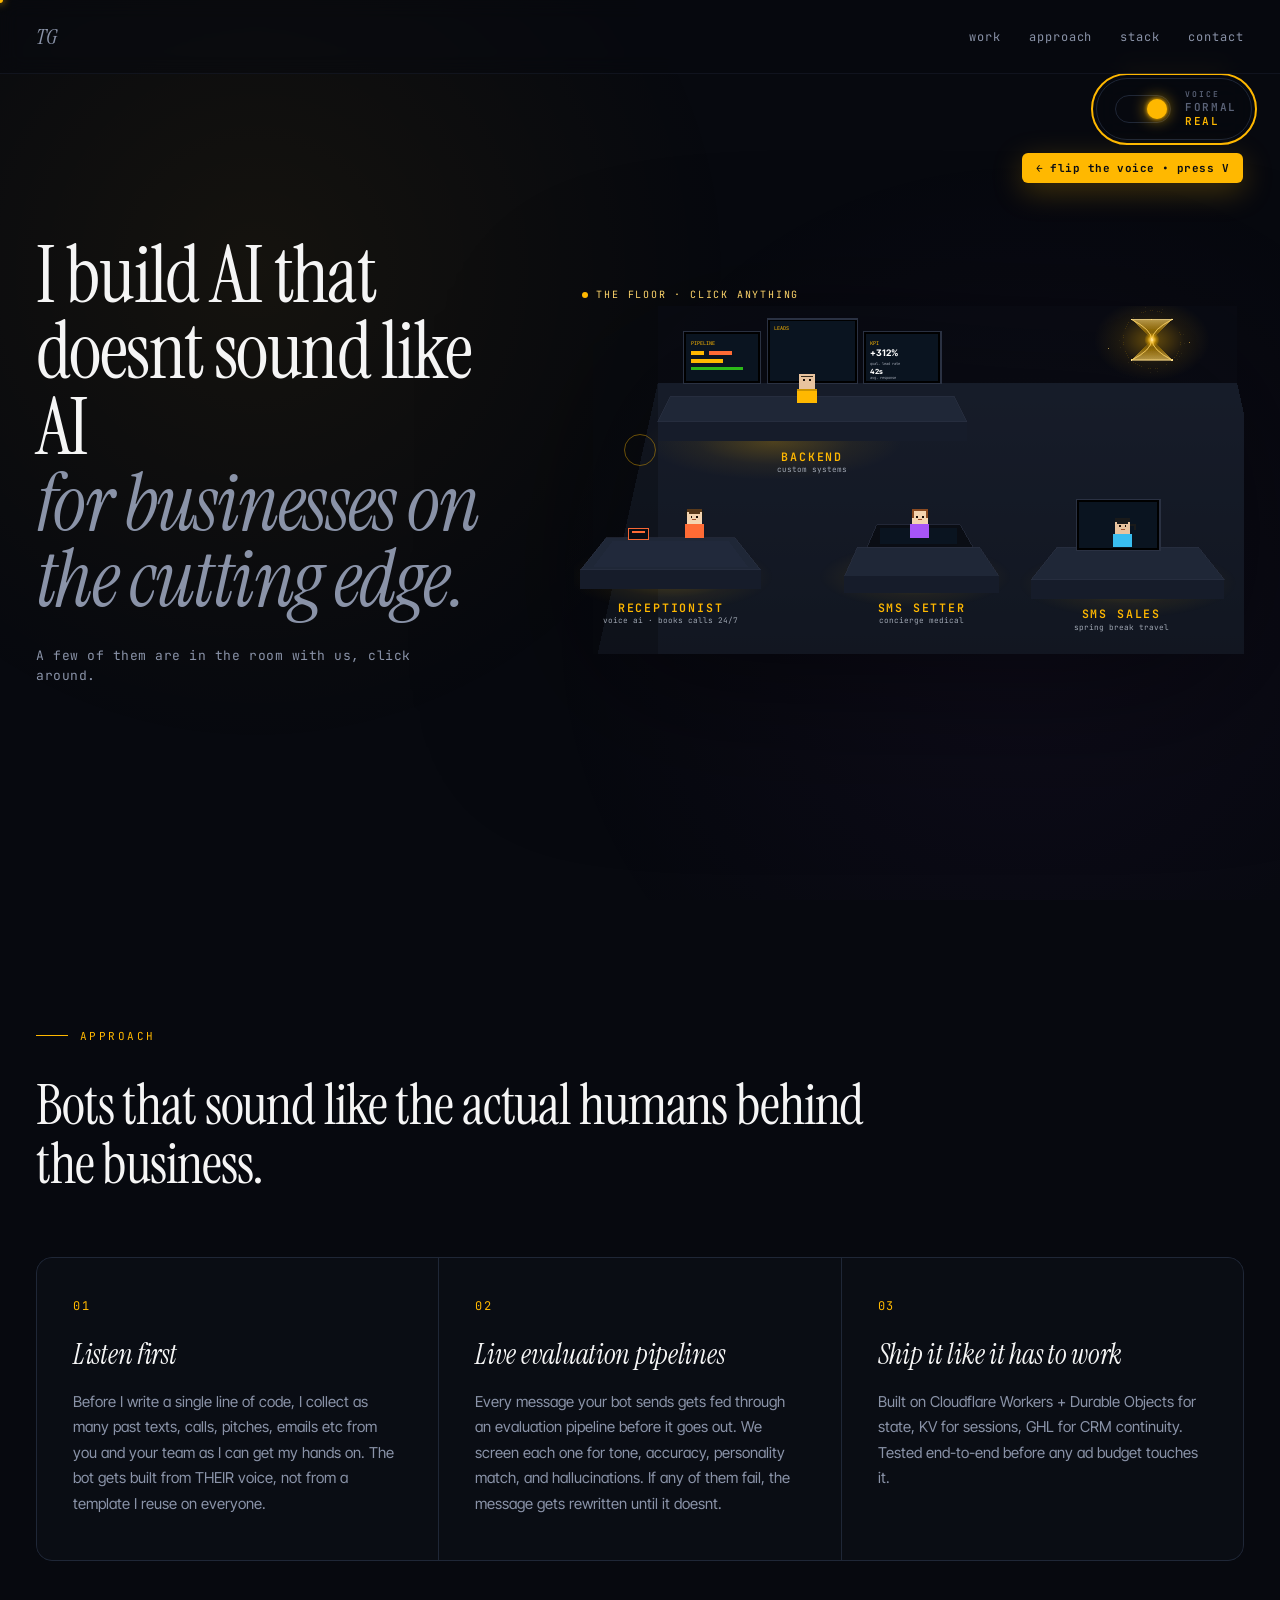
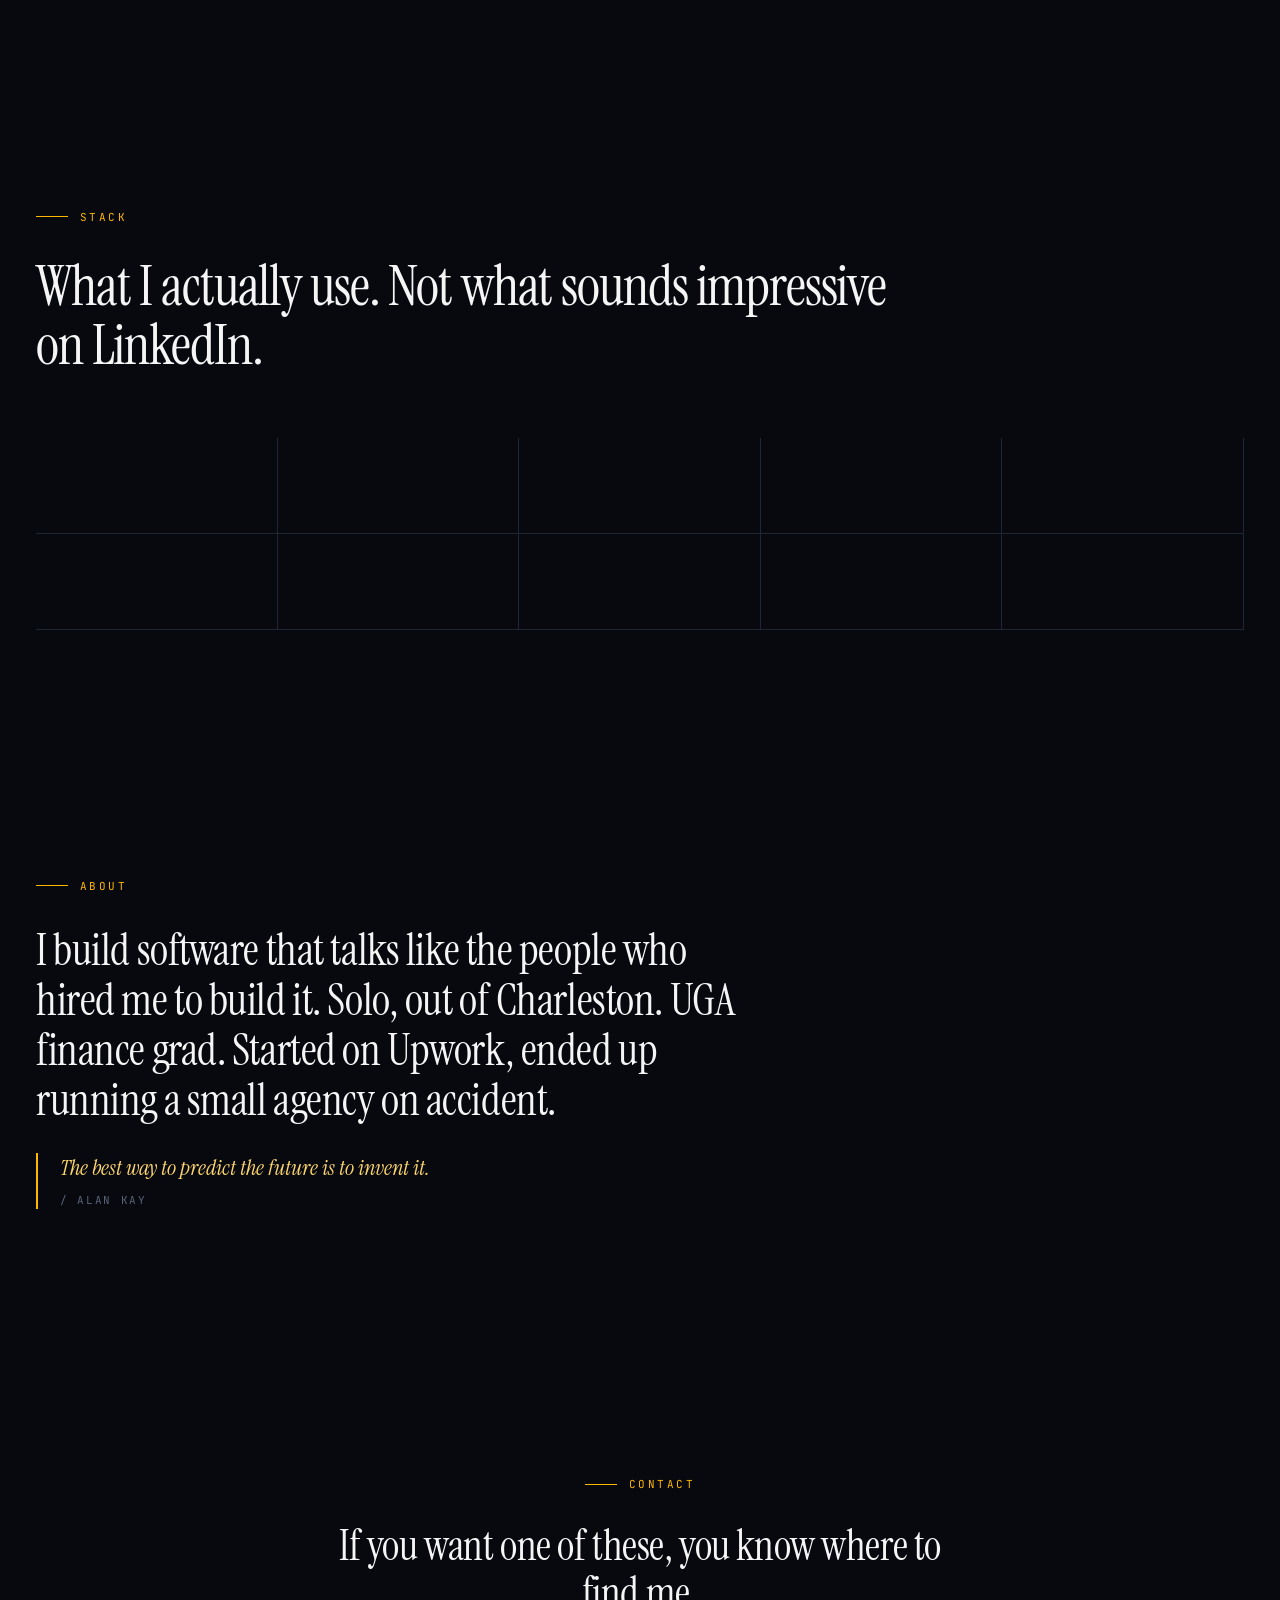
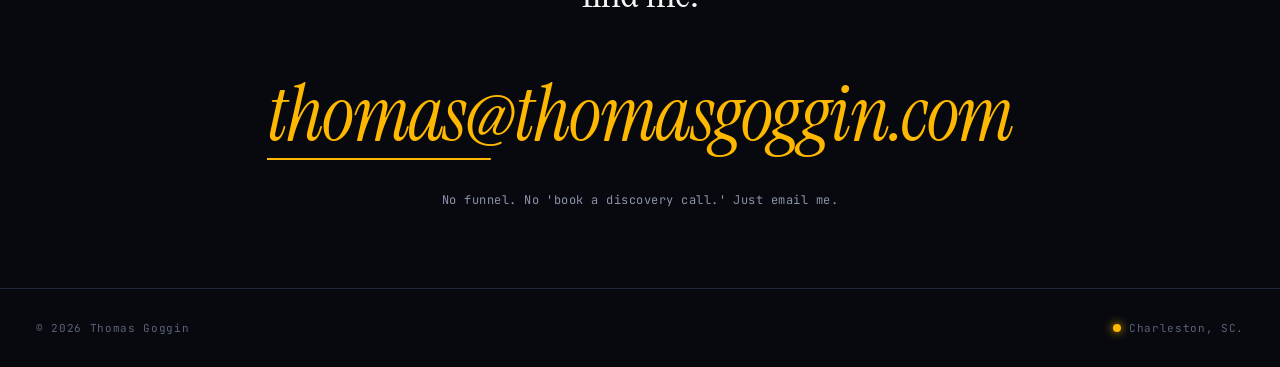
==== index.html @ 36aff217 "init: portfolio v1" ====
<!doctype html>
<html lang="en">
<head>
  <meta charset="utf-8" />
  <meta name="viewport" content="width=device-width, initial-scale=1" />
  <title>Thomas Goggin · voice-matched AI bots</title>
  <meta name="description" content="Solo operator building voice-matched AI bots for service businesses." />
  <link rel="preconnect" href="https://fonts.googleapis.com" />
  <link rel="preconnect" href="https://fonts.gstatic.com" crossorigin />
  <link href="https://fonts.googleapis.com/css2?family=Instrument+Serif:ital@0;1&family=Inter+Tight:wght@400;500;600;700&family=JetBrains+Mono:wght@400;500;600&display=swap" rel="stylesheet" />
  <link rel="stylesheet" href="styles.css" />
</head>
<body data-voice="real">
  <!-- voice toggle -->
  <button class="voice-toggle" id="voiceToggle" aria-label="Toggle voice">
    <span class="voice-toggle-track">
      <span class="voice-toggle-thumb"></span>
    </span>
    <span class="voice-toggle-labels">
      <span data-voice-state="formal">FORMAL</span>
      <span data-voice-state="real">REAL</span>
    </span>
  </button>

  <!-- top nav -->
  <nav class="nav">
    <a href="#" class="logo">TG</a>
    <ul>
      <li><a href="#work">work</a></li>
      <li><a href="#approach">approach</a></li>
      <li><a href="#stack">stack</a></li>
      <li><a href="#contact">contact</a></li>
    </ul>
  </nav>

  <!-- hero -->
  <section class="hero">
    <div class="hero-copy">
      <h1>
        <span class="display">
          <span data-formal="I build voice-matched AI agents" data-real="I build AI that doesnt sound like AI">I build AI that doesnt sound like AI</span>
        </span>
        <span class="display-muted">
          <span data-formal="for service-based businesses." data-real="for businesses on the cutting edge.">for businesses on the cutting edge.</span>
        </span>
      </h1>
      <p class="hero-sub">
        <span data-formal="A small set of recent work. Click any station to explore." data-real="A few of them are in the room with us, click around.">A few of them are in the room with us, click around.</span>
      </p>
    </div>

    <!-- isometric office scene -->
    <div class="scene-wrap" aria-hidden="false">
      <div class="scene-label">
        <span class="scene-label-dot"></span>
        <span data-formal="Operations floor · interactive" data-real="the floor · click anything">the floor · click anything</span>
      </div>

      <svg class="scene" viewBox="70 80 1040 540" xmlns="http://www.w3.org/2000/svg" preserveAspectRatio="xMidYMid meet" shape-rendering="crispEdges">
        <!-- ambient floor glow -->
        <defs>
          <radialGradient id="amber-glow" cx="50%" cy="50%" r="50%">
            <stop offset="0%" stop-color="#FFB800" stop-opacity="0.35" />
            <stop offset="60%" stop-color="#FFB800" stop-opacity="0.08" />
            <stop offset="100%" stop-color="#FFB800" stop-opacity="0" />
          </radialGradient>
          <radialGradient id="purple-glow" cx="50%" cy="50%" r="50%">
            <stop offset="0%" stop-color="#A855F7" stop-opacity="0.45" />
            <stop offset="60%" stop-color="#A855F7" stop-opacity="0.1" />
            <stop offset="100%" stop-color="#A855F7" stop-opacity="0" />
          </radialGradient>
          <radialGradient id="oc-amber-glow" cx="50%" cy="50%" r="50%">
            <stop offset="0%" stop-color="#FFB800" stop-opacity="0.55" />
            <stop offset="55%" stop-color="#FFB800" stop-opacity="0.12" />
            <stop offset="100%" stop-color="#FFB800" stop-opacity="0" />
          </radialGradient>
          <linearGradient id="oc-sand-top" x1="0" y1="0" x2="0" y2="1">
            <stop offset="0%" stop-color="#FFD66B" stop-opacity="0.42" />
            <stop offset="60%" stop-color="#FFB800" stop-opacity="0.18" />
            <stop offset="100%" stop-color="#FFB800" stop-opacity="0" />
          </linearGradient>
          <linearGradient id="oc-sand-bottom" x1="0" y1="1" x2="0" y2="0">
            <stop offset="0%" stop-color="#FFD66B" stop-opacity="0.42" />
            <stop offset="60%" stop-color="#FFB800" stop-opacity="0.18" />
            <stop offset="100%" stop-color="#FFB800" stop-opacity="0" />
          </linearGradient>
          <radialGradient id="oc-waist-pulse" cx="50%" cy="50%" r="50%">
            <stop offset="0%" stop-color="#FFE08A" stop-opacity="0.95" />
            <stop offset="60%" stop-color="#FFB800" stop-opacity="0.25" />
            <stop offset="100%" stop-color="#FFB800" stop-opacity="0" />
          </radialGradient>
          <filter id="oc-glow" x="-50%" y="-50%" width="200%" height="200%">
            <feGaussianBlur stdDeviation="2.4" result="blur" />
            <feMerge>
              <feMergeNode in="blur" />
              <feMergeNode in="SourceGraphic" />
            </feMerge>
          </filter>
          <linearGradient id="floor-grad" x1="0" y1="0" x2="0" y2="1">
            <stop offset="0%" stop-color="#1a1f2e" />
            <stop offset="100%" stop-color="#0d1018" />
          </linearGradient>
          <pattern id="floor-tiles" x="0" y="0" width="60" height="30" patternUnits="userSpaceOnUse" patternTransform="skewX(-30)">
            <rect width="60" height="30" fill="#141a26" />
            <rect width="60" height="30" fill="none" stroke="#1f2737" stroke-width="1" />
          </pattern>
        </defs>

        <!-- floor -->
        <polygon points="200,200 1100,200 1200,650 100,650" fill="url(#floor-grad)" />
        <polygon points="200,200 1100,200 1200,650 100,650" fill="url(#floor-tiles)" opacity="0.6" />

        <!-- back wall hint -->
        <polygon points="200,200 1100,200 1100,80 200,80" fill="#0a0d14" opacity="0.6" />
        <polygon points="200,200 200,80 100,140 100,650 200,650" fill="#080a10" opacity="0.4" />

        <!-- ============================ -->
        <!-- mine: little star scene, back-right (no walls, autoplay) -->
        <!-- ============================ -->
        <g class="station station-mine" data-station="outtcast" tabindex="0" role="button" aria-label="Open">
        <g transform="translate(540 20) scale(0.45)">
          <!-- generous click target -->
          <rect class="mine-hit" x="800" y="140" width="300" height="220" fill="transparent" />
          <!-- soft amber glow behind -->
          <ellipse cx="950" cy="250" rx="200" ry="140" fill="url(#oc-amber-glow)" class="station-glow" opacity="0.7" />
          <!-- ambient field stars (auto-twinkle, all gold) -->
          <g class="oc-field">
            <circle class="oc-field-star" cx="850" cy="170" r="0.9" fill="#FFD66B" />
            <circle class="oc-field-star" cx="1060" cy="190" r="0.9" fill="#FFD66B" />
            <circle class="oc-field-star" cx="855" cy="350" r="0.9" fill="#FFD66B" />
            <circle class="oc-field-star" cx="1055" cy="350" r="0.9" fill="#FFD66B" />
            <circle class="oc-field-star" cx="820" cy="240" r="0.8" fill="#FFC94A" />
            <circle class="oc-field-star" cx="1080" cy="260" r="0.8" fill="#FFC94A" />
            <circle class="oc-field-star" cx="830" cy="195" r="0.8" fill="#FFD66B" />
            <circle class="oc-field-star" cx="1075" cy="345" r="0.8" fill="#FFD66B" />
            <circle class="oc-field-star" cx="830" cy="155" r="0.7" fill="#FFD66B" />
            <circle class="oc-field-star" cx="1070" cy="155" r="0.7" fill="#FFD66B" />
            <circle class="oc-field-star" cx="810" cy="340" r="0.7" fill="#FFC94A" />
            <circle class="oc-field-star" cx="1090" cy="195" r="0.7" fill="#FFC94A" />
            <circle class="oc-field-star" cx="800" cy="280" r="0.6" fill="#FFD66B" />
            <circle class="oc-field-star" cx="1095" cy="295" r="0.6" fill="#FFD66B" />
            <circle class="oc-field-star" cx="950" cy="148" r="0.5" fill="#FFD66B" />
            <circle class="oc-field-star" cx="950" cy="355" r="0.5" fill="#FFD66B" />
          </g>
          <!-- constellation: hourglass, filled sand, glowing waist -->
          <g class="outtcast-constellation" filter="url(#oc-glow)">
            <!-- glowing waist halo (radial pulse behind center) -->
            <circle class="oc-waist-halo" cx="950" cy="250" r="26" fill="url(#oc-waist-pulse)" />
            <!-- filled sand triangles (top + bottom) -->
            <polygon class="oc-sand oc-sand-top" points="880,180 1020,180 950,250" fill="url(#oc-sand-top)" />
            <polygon class="oc-sand oc-sand-bottom" points="880,320 1020,320 950,250" fill="url(#oc-sand-bottom)" />
            <!-- two counter-rotating orbit rings -->
            <circle class="oc-orbit oc-orbit-cw" cx="950" cy="250" r="100" fill="none" stroke="#FFB800" stroke-width="0.6" stroke-dasharray="2 6" opacity="0.4" />
            <circle class="oc-orbit oc-orbit-ccw" cx="950" cy="250" r="112" fill="none" stroke="#FFD66B" stroke-width="0.5" stroke-dasharray="1 11" opacity="0.25" />
            <!-- top + bottom bars -->
            <line class="oc-line" x1="880" y1="180" x2="1020" y2="180" stroke="#FFE08A" stroke-width="2.2" stroke-linecap="round" opacity="0.95" />
            <line class="oc-line" x1="880" y1="320" x2="1020" y2="320" stroke="#FFE08A" stroke-width="2.2" stroke-linecap="round" opacity="0.95" />
            <!-- pinched sides: curves that ACTUALLY meet at the waist -->
            <path class="oc-line" d="M 880 180 Q 1020 250 880 320" stroke="#FFD66B" stroke-width="1.9" fill="none" stroke-linecap="round" opacity="0.95" />
            <path class="oc-line" d="M 1020 180 Q 880 250 1020 320" stroke="#FFD66B" stroke-width="1.9" fill="none" stroke-linecap="round" opacity="0.95" />
            <!-- sand grains falling through the pinch -->
            <circle class="oc-grain" cx="950" cy="208" r="0.9" fill="#FFE08A" />
            <circle class="oc-grain oc-grain-2" cx="950" cy="222" r="0.7" fill="#FFD66B" />
            <circle class="oc-grain oc-grain-3" cx="950" cy="280" r="0.7" fill="#FFD66B" />
            <circle class="oc-grain oc-grain-4" cx="950" cy="294" r="0.9" fill="#FFE08A" />
            <!-- stars: corners + bar midpoints + center waist -->
            <circle class="oc-star" cx="880" cy="180" r="2.8" fill="#FFE08A" />
            <circle class="oc-star" cx="1020" cy="180" r="2.8" fill="#FFE08A" />
            <circle class="oc-star" cx="880" cy="320" r="2.8" fill="#FFE08A" />
            <circle class="oc-star" cx="1020" cy="320" r="2.8" fill="#FFE08A" />
            <circle class="oc-star" cx="950" cy="180" r="1.8" fill="#FFD66B" />
            <circle class="oc-star" cx="950" cy="320" r="1.8" fill="#FFD66B" />
            <circle class="oc-star oc-star-center" cx="950" cy="250" r="5" fill="#FFE08A" />
          </g>
        </g>
        </g>

        <!-- ============================ -->
        <!-- COMMAND CENTER (back wall, leadflo dashboards) -->
        <!-- ============================ -->
        <g class="station station-leadflo" data-station="leadflo" tabindex="0" role="button" aria-label="Open Leadflo case study">
          <rect class="station-hit" x="220" y="95" width="430" height="245" fill="transparent" />
          <!-- glow -->
          <ellipse cx="380" cy="290" rx="200" ry="60" fill="url(#amber-glow)" class="station-glow" />

          <!-- monitor wall (3 screens) -->
          <g class="monitor-wall">
            <!-- monitor 1: leads pipeline -->
            <rect x="240" y="120" width="120" height="80" fill="#000" stroke="#2a3142" stroke-width="2" />
            <rect x="244" y="124" width="112" height="72" fill="#0a1420" />
            <!-- pipeline bars animating -->
            <rect x="252" y="150" width="20" height="6" fill="#FFB800" class="bar-pulse" />
            <rect x="280" y="150" width="35" height="6" fill="#FF6B35" class="bar-pulse" style="animation-delay:0.3s" />
            <rect x="252" y="162" width="50" height="6" fill="#FFB800" class="bar-pulse" style="animation-delay:0.6s" />
            <rect x="252" y="174" width="80" height="6" fill="#39FF14" class="bar-pulse" style="animation-delay:0.9s" opacity="0.7" />
            <text x="252" y="140" fill="#FFB800" font-family="JetBrains Mono" font-size="8">PIPELINE</text>

            <!-- monitor 2: live activity feed -->
            <rect x="370" y="100" width="140" height="100" fill="#000" stroke="#2a3142" stroke-width="2" />
            <rect x="374" y="104" width="132" height="92" fill="#0a1420" />
            <text x="380" y="118" fill="#FFB800" font-family="JetBrains Mono" font-size="8">LEADS</text>
            <g class="ticker">
              <text x="380" y="135" fill="#9CA3AF" font-family="JetBrains Mono" font-size="7" class="tick-line">+ HVAC inquiry</text>
              <text x="380" y="148" fill="#9CA3AF" font-family="JetBrains Mono" font-size="7" class="tick-line" style="animation-delay:1.5s">+ booking confirmed</text>
              <text x="380" y="161" fill="#9CA3AF" font-family="JetBrains Mono" font-size="7" class="tick-line" style="animation-delay:3s">+ SMS reply received</text>
              <text x="380" y="174" fill="#39FF14" font-family="JetBrains Mono" font-size="7" class="tick-line" style="animation-delay:4.5s">$ qualified</text>
            </g>

            <!-- monitor 3: KPIs -->
            <rect x="520" y="120" width="120" height="80" fill="#000" stroke="#2a3142" stroke-width="2" />
            <rect x="524" y="124" width="112" height="72" fill="#0a1420" />
            <text x="530" y="140" fill="#FFB800" font-family="JetBrains Mono" font-size="8">KPI</text>
            <text x="530" y="158" fill="#fff" font-family="Inter Tight" font-size="14" font-weight="700">+312%</text>
            <text x="530" y="172" fill="#9CA3AF" font-family="JetBrains Mono" font-size="6">qual. lead rate</text>
            <text x="530" y="186" fill="#fff" font-family="Inter Tight" font-size="11" font-weight="700">42s</text>
            <text x="530" y="194" fill="#9CA3AF" font-family="JetBrains Mono" font-size="6">avg. response</text>
          </g>

          <!-- desk -->
          <polygon points="220,220 660,220 680,260 200,260" fill="#1f2737" stroke="#2a3142" stroke-width="1" />
          <polygon points="200,260 680,260 680,290 200,290" fill="#161c2a" />

          <!-- pixel character at command center -->
          <g transform="translate(420 185) scale(1.5)">
            <g class="pixel-char char-leadflo">
              <rect x="0" y="0" width="16" height="16" fill="#e8c39e" />
              <rect x="2" y="2" width="12" height="2" fill="#3a2e1f" />
              <rect x="4" y="6" width="2" height="2" fill="#1a0f08" />
              <rect x="10" y="6" width="2" height="2" fill="#1a0f08" />
              <rect x="-2" y="16" width="20" height="14" fill="#FFB800" />
              <rect x="-2" y="16" width="20" height="2" fill="#cc9300" />
            </g>
          </g>

          <text x="440" y="320" text-anchor="middle" fill="#FFB800" font-family="JetBrains Mono" font-size="18" letter-spacing="2.8" font-weight="600">BACKEND</text>
          <text x="440" y="338" text-anchor="middle" fill="#9CA3AF" font-family="JetBrains Mono" font-size="12">custom systems</text>
        </g>

        <!-- ============================ -->
        <!-- RECEPTION DESK (front-left) -->
        <!-- ============================ -->
        <g class="station station-reception" data-station="reception" tabindex="0" role="button" aria-label="Open AI receptionist case study">
          <rect class="station-hit" x="70" y="380" width="310" height="210" fill="transparent" />
          <ellipse cx="220" cy="500" rx="160" ry="55" fill="url(#amber-glow)" class="station-glow" />

          <!-- curved reception desk -->
          <polygon points="120,440 320,440 360,490 80,490" fill="#1f2737" stroke="#2a3142" stroke-width="1" />
          <polygon points="80,490 360,490 360,520 80,520" fill="#161c2a" />
          <!-- desk top reflection -->
          <polygon points="130,445 310,445 340,485 100,485" fill="#252d40" opacity="0.5" />

          <!-- phone (with antenna pulse when ringing) -->
          <g class="phone-rig">
            <rect x="155" y="425" width="30" height="18" fill="#0a0d14" stroke="#FF6B35" stroke-width="1.5" class="phone-base" />
            <rect x="160" y="429" width="20" height="3" fill="#FF6B35" class="phone-light" />
            <!-- ringing arcs -->
            <g class="phone-ring">
              <path d="M 145 415 Q 135 410 140 400" stroke="#FF6B35" stroke-width="2" fill="none" stroke-linecap="round" opacity="0.8" />
              <path d="M 195 415 Q 205 410 200 400" stroke="#FF6B35" stroke-width="2" fill="none" stroke-linecap="round" opacity="0.8" />
            </g>
          </g>

          <!-- pixel receptionist -->
          <g transform="translate(245 395) scale(1.5)">
            <g class="pixel-char char-receptionist">
              <rect x="0" y="0" width="16" height="16" fill="#f4d4b0" />
              <rect x="0" y="0" width="16" height="3" fill="#5a3a1a" />
              <rect x="2" y="3" width="12" height="2" fill="#5a3a1a" />
              <rect x="4" y="7" width="2" height="2" fill="#1a0f08" />
              <rect x="10" y="7" width="2" height="2" fill="#1a0f08" />
              <rect x="6" y="11" width="4" height="1" fill="#a05530" class="mouth-talk" />
              <rect x="-2" y="16" width="20" height="14" fill="#FF6B35" />
              <rect x="-2" y="2" width="2" height="6" fill="#1a1a1a" />
              <rect x="16" y="2" width="2" height="6" fill="#1a1a1a" />
            </g>
          </g>

          <!-- floating SMS bubble -->
          <g class="float-bubble bubble-1">
            <rect x="280" y="380" width="80" height="22" rx="11" fill="#FFB800" />
            <text x="320" y="394" text-anchor="middle" fill="#0a0d14" font-family="JetBrains Mono" font-size="8" font-weight="700">booked ✓</text>
          </g>

          <text x="220" y="555" text-anchor="middle" fill="#FFB800" font-family="JetBrains Mono" font-size="18" letter-spacing="2.8" font-weight="600">RECEPTIONIST</text>
          <text x="220" y="573" text-anchor="middle" fill="#9CA3AF" font-family="JetBrains Mono" font-size="12">voice ai · books calls 24/7</text>
        </g>

        <!-- ============================ -->
        <!-- PHONE BAY (right side, spiffy travel) -->
        <!-- ============================ -->
        <g class="station station-spiffy" data-station="spiffy" tabindex="0" role="button" aria-label="Open Spiffy case study">
          <rect class="station-hit" x="770" y="375" width="320" height="220" fill="transparent" />
          <ellipse cx="930" cy="510" rx="170" ry="55" fill="url(#amber-glow)" class="station-glow" />

          <!-- desk -->
          <polygon points="820,455 1040,455 1080,505 780,505" fill="#1f2737" stroke="#2a3142" stroke-width="1" />
          <polygon points="780,505 1080,505 1080,535 780,535" fill="#161c2a" />

          <!-- monitor with travel SMS -->
          <rect x="850" y="380" width="130" height="80" fill="#000" stroke="#2a3142" stroke-width="2" />
          <rect x="854" y="384" width="122" height="72" fill="#0a1420" />
          <!-- chat bubbles on screen -->
          <g class="travel-chat">
            <rect x="858" y="392" width="60" height="12" rx="6" fill="#FFB800" class="chat-msg" style="animation-delay:0s" />
            <rect x="908" y="408" width="64" height="12" rx="6" fill="#2a3142" class="chat-msg" style="animation-delay:1.5s" />
            <rect x="858" y="424" width="80" height="12" rx="6" fill="#FFB800" class="chat-msg" style="animation-delay:3s" />
            <rect x="908" y="440" width="50" height="12" rx="6" fill="#2a3142" class="chat-msg" style="animation-delay:4.5s" />
          </g>

          <!-- pixel char with headset -->
          <g transform="translate(910 410) scale(1.5)">
            <g class="pixel-char char-spiffy">
              <rect x="0" y="0" width="16" height="16" fill="#e8c39e" />
              <rect x="0" y="0" width="16" height="4" fill="#1a1a1a" />
              <rect x="2" y="4" width="12" height="2" fill="#1a1a1a" />
              <rect x="4" y="7" width="2" height="2" fill="#1a0f08" />
              <rect x="10" y="7" width="2" height="2" fill="#1a0f08" />
              <rect x="6" y="11" width="4" height="1" fill="#a05530" class="mouth-talk" style="animation-delay:0.3s" />
              <rect x="-2" y="16" width="20" height="14" fill="#39bdef" />
              <rect x="16" y="6" width="4" height="2" fill="#1a1a1a" />
              <rect x="20" y="6" width="2" height="6" fill="#1a1a1a" />
            </g>
          </g>

          <!-- floating envelope (booking) -->
          <g class="float-bubble bubble-2">
            <rect x="780" y="400" width="60" height="20" rx="3" fill="#39FF14" opacity="0.9" />
            <text x="810" y="413" text-anchor="middle" fill="#0a0d14" font-family="JetBrains Mono" font-size="7" font-weight="700">$1,840 ✈</text>
          </g>

          <text x="920" y="565" text-anchor="middle" fill="#FFB800" font-family="JetBrains Mono" font-size="18" letter-spacing="2.8" font-weight="600">SMS SALES</text>
          <text x="920" y="583" text-anchor="middle" fill="#9CA3AF" font-family="JetBrains Mono" font-size="12">spring break travel</text>
        </g>

        <!-- ============================ -->
        <!-- TEXTING DESK (mid-center, ava setter) -->
        <!-- ============================ -->
        <g class="station station-ava" data-station="ava" tabindex="0" role="button" aria-label="Open Ava case study">
          <!-- generous click target -->
          <rect class="station-hit" x="470" y="395" width="280" height="195" fill="transparent" />
          <ellipse cx="600" cy="500" rx="150" ry="50" fill="url(#amber-glow)" class="station-glow" />

          <!-- desk -->
          <polygon points="510,455 700,455 730,500 490,500" fill="#1f2737" stroke="#2a3142" stroke-width="1" />
          <polygon points="490,500 730,500 730,525 490,525" fill="#161c2a" />

          <!-- laptop -->
          <polygon points="540,420 670,420 690,455 525,455" fill="#0a0d14" stroke="#2a3142" stroke-width="1" />
          <rect x="545" y="425" width="120" height="25" fill="#0a1420" />
          <!-- typing on screen -->
          <g class="ava-typing">
            <rect x="552" y="430" width="40" height="3" fill="#FFB800" class="type-line" style="animation-delay:0s" />
            <rect x="552" y="437" width="60" height="3" fill="#9CA3AF" class="type-line" style="animation-delay:1s" />
            <rect x="552" y="444" width="35" height="3" fill="#9CA3AF" class="type-line" style="animation-delay:2s" />
          </g>

          <!-- pixel char -->
          <g transform="translate(595 395) scale(1.5)">
            <g class="pixel-char char-ava">
              <rect x="0" y="0" width="16" height="16" fill="#f4d4b0" />
              <rect x="0" y="0" width="16" height="2" fill="#8a4a20" />
              <rect x="0" y="0" width="2" height="10" fill="#8a4a20" />
              <rect x="14" y="0" width="2" height="10" fill="#8a4a20" />
              <rect x="4" y="7" width="2" height="2" fill="#1a0f08" />
              <rect x="10" y="7" width="2" height="2" fill="#1a0f08" />
              <rect x="6" y="11" width="4" height="1" fill="#a05530" class="mouth-talk" style="animation-delay:0.6s" />
              <rect x="-2" y="16" width="20" height="14" fill="#A855F7" />
            </g>
          </g>

          <text x="610" y="555" text-anchor="middle" fill="#FFB800" font-family="JetBrains Mono" font-size="18" letter-spacing="2.8" font-weight="600">SMS SETTER</text>
          <text x="610" y="573" text-anchor="middle" fill="#9CA3AF" font-family="JetBrains Mono" font-size="12">concierge medical</text>
        </g>

        <!-- floating ambient particles -->
        <g class="ambient-particles">
          <circle cx="500" cy="300" r="1.5" fill="#FFB800" class="particle" style="animation-delay:0s" />
          <circle cx="700" cy="350" r="1" fill="#FFB800" class="particle" style="animation-delay:2s" />
          <circle cx="350" cy="400" r="1.5" fill="#A855F7" class="particle" style="animation-delay:4s" />
          <circle cx="850" cy="280" r="1" fill="#FFB800" class="particle" style="animation-delay:1s" />
          <circle cx="600" cy="380" r="1" fill="#FFB800" class="particle" style="animation-delay:3s" />
        </g>
      </svg>
    </div>
  </section>

  <!-- case study panels (revealed on click) -->
  <div class="case-overlay" id="caseOverlay">
    <button class="case-close" id="caseClose" aria-label="Close">×</button>
    <div class="case-content" id="caseContent"><!-- populated by JS --></div>
  </div>

  <!-- approach -->
  <section class="approach" id="approach">
    <div class="section-label">approach</div>
    <h2 class="section-h">
      <span data-formal="Engineered systems that sound like the people running them." data-real="Bots that sound like the actual humans behind the business.">Bots that sound like the actual humans behind the business.</span>
    </h2>
    <div class="approach-grid">
      <div class="approach-item">
        <div class="approach-num">01</div>
        <h3 data-formal="Listen first." data-real="Listen first">Listen first</h3>
        <p>
          <span data-formal="Before any code is written, I collect every past message, call, pitch, and email I can gather from you and your team. The bot is built from your team's actual voice, not from a template applied to every client." data-real="Before I write a single line of code, I collect as many past texts, calls, pitches, emails etc from you and your team as I can get my hands on. The bot gets built from THEIR voice, not from a template I reuse on everyone.">Before I write a single line of code, I collect as many past texts, calls, pitches, emails etc from you and your team as I can get my hands on. The bot gets built from THEIR voice, not from a template I reuse on everyone.</span>
        </p>
      </div>
      <div class="approach-item">
        <div class="approach-num">02</div>
        <h3 data-formal="Live evaluation pipelines." data-real="Live evaluation pipelines">Live evaluation pipelines</h3>
        <p>
          <span data-formal="Every outbound message runs through an evaluation pipeline before it sends. Each one is screened for tone, accuracy, personality match, and hallucinations. Any message that fails is rewritten until it passes." data-real="Every message your bot sends gets fed through an evaluation pipeline before it goes out. We screen each one for tone, accuracy, personality match, and hallucinations. If any of them fail, the message gets rewritten until it doesnt.">Every message your bot sends gets fed through an evaluation pipeline before it goes out. We screen each one for tone, accuracy, personality match, and hallucinations. If any of them fail, the message gets rewritten until it doesnt.</span>
        </p>
      </div>
      <div class="approach-item">
        <div class="approach-num">03</div>
        <h3 data-formal="Built to ship." data-real="Ship it like it has to work">Ship it like it has to work</h3>
        <p>
          <span data-formal="Built on Cloudflare Workers and Durable Objects for state, KV for sessions, and GoHighLevel for CRM continuity. Every system is tested end-to-end before ad spend is directed at it." data-real="Built on Cloudflare Workers + Durable Objects for state, KV for sessions, GHL for CRM continuity. Tested end-to-end before any ad budget touches it.">Built on Cloudflare Workers + Durable Objects for state, KV for sessions, GHL for CRM continuity. Tested end-to-end before any ad budget touches it.</span>
        </p>
      </div>
    </div>
  </section>

  <!-- stack -->
  <section class="stack" id="stack">
    <div class="section-label">stack</div>
    <h2 class="section-h">
      <span data-formal="The production stack." data-real="What I actually use. Not what sounds impressive on LinkedIn.">What I actually use. Not what sounds impressive on LinkedIn.</span>
    </h2>
    <div class="stack-grid">
      <div class="stack-item" style="--rot-delay:0s">
        <div class="stack-card">
          <span class="stack-name">Cloudflare Workers</span>
          <span class="stack-note" data-formal="Serverless compute." data-real="Runs everything. Cheap, fast, never down.">Runs everything. Cheap, fast, never down.</span>
        </div>
        <div class="stack-card">
          <span class="stack-name">Cloudflare D1</span>
          <span class="stack-note" data-formal="Edge SQL." data-real="Conversation history when SQL is the right shape.">Conversation history when SQL is the right shape.</span>
        </div>
      </div>
      <div class="stack-item" style="--rot-delay:0.7s">
        <div class="stack-card">
          <span class="stack-name">Durable Objects</span>
          <span class="stack-note" data-formal="Stateful coordination." data-real="When a conversation has to remember itself.">When a conversation has to remember itself.</span>
        </div>
        <div class="stack-card">
          <span class="stack-name">Cloudflare KV</span>
          <span class="stack-note" data-formal="Edge key-value store." data-real="Session glue, config, hot lookups.">Session glue, config, hot lookups.</span>
        </div>
      </div>
      <div class="stack-item" style="--rot-delay:1.4s">
        <div class="stack-card">
          <span class="stack-name">GoHighLevel</span>
          <span class="stack-note" data-formal="CRM, SMS, calendars." data-real="Where the leads live for most of my clients.">Where the leads live for most of my clients.</span>
        </div>
        <div class="stack-card">
          <span class="stack-name">Twilio</span>
          <span class="stack-note" data-formal="Telephony layer." data-real="The actual phone numbers under the bots.">The actual phone numbers under the bots.</span>
        </div>
      </div>
      <div class="stack-item" style="--rot-delay:2.1s">
        <div class="stack-card">
          <span class="stack-name">Retell AI</span>
          <span class="stack-note" data-formal="Voice agents." data-real="When the bot needs to talk, not text.">When the bot needs to talk, not text.</span>
        </div>
        <div class="stack-card">
          <span class="stack-name">Cal.com</span>
          <span class="stack-note" data-formal="Calendar API." data-real="Real availability when the bot says yes.">Real availability when the bot says yes.</span>
        </div>
      </div>
      <div class="stack-item" style="--rot-delay:2.8s">
        <div class="stack-card">
          <span class="stack-name">Anthropic SDK</span>
          <span class="stack-note" data-formal="Claude Sonnet & Haiku." data-real="Sonnet for the hard turns, Haiku for the cheap ones.">Sonnet for the hard turns, Haiku for the cheap ones.</span>
        </div>
        <div class="stack-card">
          <span class="stack-name">Claude Code</span>
          <span class="stack-note" data-formal="Agent-assisted development." data-real="The agent that ships next to me.">The agent that ships next to me.</span>
        </div>
      </div>
      <div class="stack-item" style="--rot-delay:3.5s">
        <div class="stack-card">
          <span class="stack-name">n8n</span>
          <span class="stack-note" data-formal="Workflow orchestration." data-real="Middleware between everything.">Middleware between everything.</span>
        </div>
        <div class="stack-card">
          <span class="stack-name">Cursor</span>
          <span class="stack-note" data-formal="Editor." data-real="Where the code actually gets written.">Where the code actually gets written.</span>
        </div>
      </div>
      <div class="stack-item" style="--rot-delay:4.2s">
        <div class="stack-card">
          <span class="stack-name">Expo + React Native</span>
          <span class="stack-note" data-formal="Mobile (Outtcast)." data-real="For the thing Im actually building.">For the thing Im actually building.</span>
        </div>
        <div class="stack-card">
          <span class="stack-name">iOS / TestFlight</span>
          <span class="stack-note" data-formal="Distribution channel." data-real="Where Outtcast goes next.">Where Outtcast goes next.</span>
        </div>
      </div>
      <div class="stack-item" style="--rot-delay:4.9s">
        <div class="stack-card">
          <span class="stack-name">Supabase</span>
          <span class="stack-note" data-formal="Backend (Outtcast)." data-real="Postgres + auth + storage. Boring on purpose.">Postgres + auth + storage. Boring on purpose.</span>
        </div>
        <div class="stack-card">
          <span class="stack-name">Postgres</span>
          <span class="stack-note" data-formal="Relational database." data-real="Where the long-term memory lives.">Where the long-term memory lives.</span>
        </div>
      </div>
      <div class="stack-item" style="--rot-delay:5.6s">
        <div class="stack-card">
          <span class="stack-name">TypeScript</span>
          <span class="stack-note" data-formal="Typed runtime." data-real="Catches what JS lets through.">Catches what JS lets through.</span>
        </div>
        <div class="stack-card">
          <span class="stack-name">Bun</span>
          <span class="stack-note" data-formal="JavaScript runtime." data-real="Fast scripts, no fuss.">Fast scripts, no fuss.</span>
        </div>
      </div>
      <div class="stack-item" style="--rot-delay:6.3s">
        <div class="stack-card">
          <span class="stack-name">Wrangler</span>
          <span class="stack-note" data-formal="Cloudflare deploy CLI." data-real="How everything actually goes live.">How everything actually goes live.</span>
        </div>
        <div class="stack-card">
          <span class="stack-name">Hono</span>
          <span class="stack-note" data-formal="Workers framework." data-real="Routing for Workers without the bloat.">Routing for Workers without the bloat.</span>
        </div>
      </div>
    </div>
  </section>

  <!-- about / outtcast -->
  <section class="about" id="about">
    <div class="section-label">about</div>
    <div class="about-grid">
      <div class="about-bio">
        <p class="about-lead">
          <span data-formal="I build software that talks like the people who hired me to build it. Solo operator based in Charleston, South Carolina. University of Georgia finance graduate. What started as Upwork contracts has become a small agency." data-real="I build software that talks like the people who hired me to build it. Solo, out of Charleston. UGA finance grad. Started on Upwork, ended up running a small agency on accident.">I build software that talks like the people who hired me to build it. Solo, out of Charleston. UGA finance grad. Started on Upwork, ended up running a small agency on accident.</span>
        </p>
        <p class="about-quote">
          <span data-formal="The best way to predict the future is to invent it." data-real="The best way to predict the future is to invent it.">"The best way to predict the future is to invent it."</span>
          <span class="about-attr">/ Alan Kay</span>
        </p>
      </div>
    </div>
  </section>

  <!-- contact -->
  <section class="contact" id="contact">
    <div class="section-label">contact</div>
    <h2 class="contact-h">
      <span data-formal="Open to a small number of new engagements." data-real="If you want one of these, you know where to find me.">If you want one of these, you know where to find me.</span>
    </h2>
    <a href="mailto:thomas@thomasgoggin.com" class="contact-mail">thomas@thomasgoggin.com</a>
    <p class="contact-note">
      <span data-formal="No funnels. No discovery questionnaires. Email me." data-real="No funnel. No 'book a discovery call.' Just email me.">No funnel. No "book a discovery call." Just email me.</span>
    </p>
  </section>

  <footer class="footer">
    <div class="footer-left">© <span id="year"></span> Thomas Goggin</div>
    <div class="footer-right"><span class="dot"></span> <span data-formal="Charleston, SC." data-real="Charleston, SC.">Charleston, SC.</span></div>
  </footer>

  <!-- custom cursor -->
  <div class="cursor" id="cursor"></div>
  <div class="cursor-ring" id="cursorRing"></div>

  <script src="script.js"></script>
</body>
</html>
---- styles.css ----
/* =========================================
   thomasgoggin.com / late night build
   ========================================= */

:root {
  --bg: #07090f;
  --bg-2: #0a0d14;
  --bg-3: #11151f;
  --line: #1f2737;
  --text: #f5f5f5;
  --muted: #8a93a8;
  --muted-2: #5b6378;
  --amber: #FFB800;
  --amber-soft: #ffd66b;
  --orange: #FF6B35;
  --purple: #A855F7;
  --green: #39FF14;
  --serif: "Instrument Serif", "Times New Roman", serif;
  --sans: "Inter Tight", -apple-system, system-ui, sans-serif;
  --mono: "JetBrains Mono", ui-monospace, monospace;
}

* { box-sizing: border-box; margin: 0; padding: 0; }

html { scroll-behavior: smooth; }

body {
  background: var(--bg);
  color: var(--text);
  font-family: var(--sans);
  font-feature-settings: "ss01", "cv11";
  -webkit-font-smoothing: antialiased;
  -moz-osx-font-smoothing: grayscale;
  overflow-x: hidden;
  cursor: none;
}

/* radial bg glow */
body::before {
  content: "";
  position: fixed;
  inset: 0;
  background:
    radial-gradient(circle at 20% 30%, rgba(255, 184, 0, 0.06), transparent 40%),
    radial-gradient(circle at 80% 70%, rgba(168, 85, 247, 0.05), transparent 40%);
  pointer-events: none;
  z-index: 0;
}

/* film grain */
body::after {
  content: "";
  position: fixed;
  inset: 0;
  background-image: url("data:image/svg+xml,%3Csvg xmlns='http://www.w3.org/2000/svg' width='200' height='200'%3E%3Cfilter id='n'%3E%3CfeTurbulence type='fractalNoise' baseFrequency='0.9' numOctaves='3' stitchTiles='stitch'/%3E%3CfeColorMatrix values='0 0 0 0 0  0 0 0 0 0  0 0 0 0 0  0 0 0 0.04 0'/%3E%3C/filter%3E%3Crect width='100%25' height='100%25' filter='url(%23n)'/%3E%3C/svg%3E");
  pointer-events: none;
  z-index: 1;
  opacity: 0.5;
  mix-blend-mode: overlay;
}

a { color: inherit; text-decoration: none; }
button { background: none; border: 0; color: inherit; font: inherit; cursor: none; }

/* =========================================
   nav
   ========================================= */
.nav {
  position: fixed;
  top: 0; left: 0; right: 0;
  z-index: 50;
  display: flex;
  align-items: center;
  justify-content: space-between;
  padding: 22px 36px;
  font-family: var(--mono);
  font-size: 12px;
  letter-spacing: 0.08em;
  backdrop-filter: blur(10px);
  -webkit-backdrop-filter: blur(10px);
  background: rgba(7, 9, 15, 0.5);
  border-bottom: 1px solid rgba(31, 39, 55, 0.4);
}

.logo {
  font-family: var(--serif);
  font-style: italic;
  font-size: 22px;
  letter-spacing: 0;
  color: var(--text);
}

.nav ul {
  list-style: none;
  display: flex;
  gap: 28px;
}

.nav a {
  color: var(--muted);
  transition: color 0.2s ease;
  position: relative;
}
.nav a:hover { color: var(--amber); }
.nav a::after {
  content: "";
  position: absolute;
  bottom: -6px;
  left: 0;
  width: 100%;
  height: 1px;
  background: var(--amber);
  transform: scaleX(0);
  transform-origin: left;
  transition: transform 0.3s ease;
}
.nav a:hover::after { transform: scaleX(1); }

/* =========================================
   voice toggle
   ========================================= */
.voice-toggle {
  position: fixed;
  top: 78px;
  right: 28px;
  z-index: 49;
  display: flex;
  align-items: center;
  gap: 14px;
  font-family: var(--mono);
  font-size: 11px;
  letter-spacing: 0.15em;
  padding: 10px 14px 10px 18px;
  background: rgba(7, 9, 15, 0.85);
  backdrop-filter: blur(12px);
  -webkit-backdrop-filter: blur(12px);
  border: 1px solid var(--line);
  border-radius: 999px;
  transition: border-color 0.3s ease, box-shadow 0.3s ease, transform 0.3s cubic-bezier(0.2, 0, 0, 1);
}
.voice-toggle:hover {
  border-color: var(--amber);
  box-shadow: 0 0 0 6px rgba(255, 184, 0, 0.06), 0 8px 30px rgba(0,0,0,0.4);
  transform: translateY(-1px);
}

.voice-toggle-track {
  position: relative;
  width: 56px;
  height: 28px;
  border: 1px solid var(--line);
  border-radius: 999px;
  background: var(--bg);
  transition: border-color 0.3s ease, box-shadow 0.3s ease;
}
.voice-toggle-thumb {
  position: absolute;
  top: 3px;
  left: 3px;
  width: 20px;
  height: 20px;
  border-radius: 50%;
  background: var(--amber);
  transition: transform 0.35s cubic-bezier(0.4, 0, 0.2, 1), background 0.3s ease, box-shadow 0.3s ease;
  box-shadow: 0 0 16px rgba(255, 184, 0, 0.85), 0 0 4px rgba(255, 184, 0, 1);
}
[data-voice="real"] .voice-toggle-thumb {
  transform: translateX(28px);
}
[data-voice="formal"] .voice-toggle-thumb {
  background: var(--muted);
  box-shadow: 0 0 10px rgba(138, 147, 168, 0.5);
}

.voice-toggle-labels {
  display: flex;
  flex-direction: column;
  align-items: flex-start;
  line-height: 1.25;
  color: var(--muted-2);
  font-weight: 600;
}
.voice-toggle-labels::before {
  content: "VOICE";
  display: block;
  font-size: 8px;
  letter-spacing: 0.25em;
  color: var(--muted-2);
  margin-bottom: 2px;
}
.voice-toggle-labels span { transition: color 0.3s ease; font-size: 11px; }
[data-voice="formal"] [data-voice-state="formal"] { color: var(--text); }
[data-voice="real"] [data-voice-state="real"] { color: var(--amber); }

/* first-visit hint: spotlight ring + arrow callout */
.voice-toggle::after {
  content: "";
  position: absolute;
  inset: -6px;
  border-radius: 999px;
  border: 2px solid var(--amber);
  opacity: 0;
  pointer-events: none;
  transition: opacity 0.3s ease;
}
.show-voice-hint .voice-toggle::after {
  opacity: 1;
  animation: hint-pulse 1.6s ease-in-out infinite;
}
@keyframes hint-pulse {
  0%, 100% { transform: scale(1); opacity: 0.9; }
  50% { transform: scale(1.06); opacity: 0.4; }
}

/* hint callout below the toggle */
.voice-toggle::before {
  content: "← flip the voice  •  press V";
  position: absolute;
  top: calc(100% + 14px);
  right: 8px;
  white-space: nowrap;
  padding: 8px 14px;
  background: var(--amber);
  color: #0a0d14;
  font-family: var(--mono);
  font-size: 11px;
  font-weight: 700;
  letter-spacing: 0.04em;
  border-radius: 6px;
  opacity: 0;
  transform: translateY(-6px);
  pointer-events: none;
  transition: opacity 0.4s ease, transform 0.4s cubic-bezier(0.2, 0, 0, 1);
  box-shadow: 0 8px 30px rgba(255, 184, 0, 0.25);
}
.show-voice-hint .voice-toggle::before {
  opacity: 1;
  transform: translateY(0);
  animation: hint-bob 1.8s ease-in-out infinite;
}
@keyframes hint-bob {
  0%, 100% { transform: translateY(0); }
  50% { transform: translateY(-4px); }
}

/* =========================================
   hero
   ========================================= */
.hero {
  position: relative;
  z-index: 2;
  min-height: 100vh;
  padding: 120px 36px 60px;
  display: grid;
  grid-template-columns: minmax(320px, 1fr) minmax(0, 1.4fr);
  gap: 60px;
  align-items: center;
  max-width: 1500px;
  margin: 0 auto;
}

.hero-copy { max-width: 540px; }

.hero-copy h1 {
  font-family: var(--serif);
  font-weight: 400;
  font-size: clamp(48px, 6.2vw, 88px);
  line-height: 0.96;
  letter-spacing: -0.02em;
  margin-bottom: 28px;
}
.hero-copy h1 .display { display: block; color: var(--text); }
.hero-copy h1 .display-muted {
  display: block;
  color: var(--muted);
  font-style: italic;
}

.hero-sub {
  font-family: var(--mono);
  font-size: 13px;
  color: var(--muted);
  letter-spacing: 0.04em;
  max-width: 380px;
  line-height: 1.6;
  margin-bottom: 36px;
}

.hero-meta {
  display: inline-flex;
  align-items: center;
  gap: 10px;
  font-family: var(--mono);
  font-size: 11px;
  letter-spacing: 0.12em;
  color: var(--amber-soft);
  text-transform: uppercase;
}
.dot {
  display: inline-block;
  width: 8px;
  height: 8px;
  background: var(--amber);
  border-radius: 50%;
  box-shadow: 0 0 10px var(--amber);
  animation: pulse 1.4s ease-in-out infinite;
}
@keyframes pulse {
  0%, 100% { opacity: 1; transform: scale(1); }
  50% { opacity: 0.6; transform: scale(0.85); }
}

/* =========================================
   isometric scene
   ========================================= */
.scene-wrap {
  position: relative;
  width: 100%;
}
.scene-label {
  position: absolute;
  top: -18px;
  left: 8px;
  display: inline-flex;
  align-items: center;
  gap: 8px;
  font-family: var(--mono);
  font-size: 10px;
  letter-spacing: 0.18em;
  color: var(--amber-soft);
  text-transform: uppercase;
  z-index: 3;
}
.scene-label-dot {
  display: inline-block;
  width: 6px;
  height: 6px;
  background: var(--amber);
  border-radius: 50%;
  animation: pulse 1.6s ease-in-out infinite;
}

.scene {
  width: 100%;
  height: auto;
  display: block;
  filter: drop-shadow(0 30px 80px rgba(0, 0, 0, 0.5));
}

.station {
  cursor: none;
  transition: filter 0.3s ease;
}
.station-hit,
.mine-hit {
  pointer-events: all;
  cursor: pointer;
}
.station:hover {
  filter: brightness(1.08);
}
.station:hover .station-glow {
  opacity: 1.4;
}
.station-glow {
  transition: opacity 0.3s ease;
  opacity: 0.7;
  animation: breathe 4s ease-in-out infinite;
}
@keyframes breathe {
  0%, 100% { opacity: 0.55; }
  50% { opacity: 0.85; }
}

/* pixel character animations */
.pixel-char { transform-origin: center; }
.char-receptionist, .char-spiffy, .char-ava, .char-leadflo {
  animation: char-breathe 3s ease-in-out infinite;
}
@keyframes char-breathe {
  0%, 100% { transform: translateY(0); }
  50% { transform: translateY(-1px); }
}
.char-receptionist { animation-delay: 0s; }
.char-spiffy { animation-delay: 0.5s; }
.char-ava { animation-delay: 1s; }
.char-leadflo { animation-delay: 1.5s; }

/* talking mouth */
.mouth-talk {
  animation: talk 0.4s steps(2) infinite;
}
@keyframes talk {
  0%, 100% { width: 4px; }
  50% { width: 2px; }
}

/* phone ringing */
.phone-rig { animation: phone-shake 4s ease-in-out infinite; transform-origin: 170px 434px; }
@keyframes phone-shake {
  0%, 70%, 100% { transform: rotate(0); }
  72%, 76%, 80%, 84% { transform: rotate(-3deg); }
  74%, 78%, 82%, 86% { transform: rotate(3deg); }
}
.phone-light { animation: phone-blink 1s steps(2) infinite; }
@keyframes phone-blink {
  0%, 50% { opacity: 1; }
  51%, 100% { opacity: 0.2; }
}
.phone-ring { animation: ring-pulse 4s ease-in-out infinite; opacity: 0; }
@keyframes ring-pulse {
  0%, 70%, 100% { opacity: 0; }
  72%, 84% { opacity: 1; }
}

/* floating bubbles */
.float-bubble { animation: float-up 5s ease-in-out infinite; opacity: 0; }
.bubble-1 { animation-delay: 1s; }
.bubble-2 { animation-delay: 3s; }
@keyframes float-up {
  0% { transform: translateY(20px); opacity: 0; }
  20%, 80% { opacity: 1; }
  50% { transform: translateY(-10px); }
  100% { transform: translateY(-30px); opacity: 0; }
}

/* monitor pulses */
.bar-pulse {
  animation: bar-grow 2.4s ease-in-out infinite;
  transform-origin: left center;
}
@keyframes bar-grow {
  0%, 100% { transform: scaleX(0.3); }
  50% { transform: scaleX(1); }
}

.tick-line {
  opacity: 0;
  animation: tick-in 6s ease-in-out infinite;
}
@keyframes tick-in {
  0%, 90%, 100% { opacity: 0; transform: translateY(4px); }
  10%, 80% { opacity: 1; transform: translateY(0); }
}

.chat-msg {
  opacity: 0;
  animation: chat-in 6s ease-in-out infinite;
}
@keyframes chat-in {
  0%, 90%, 100% { opacity: 0; }
  15%, 85% { opacity: 1; }
}

.type-line {
  opacity: 0;
  animation: type-in 4s ease-in-out infinite;
  transform-origin: left center;
}
@keyframes type-in {
  0%, 90%, 100% { opacity: 0; transform: scaleX(0); }
  20%, 80% { opacity: 1; transform: scaleX(1); }
}

.pixel-pulse {
  animation: pix-pulse 2s ease-in-out infinite;
}
@keyframes pix-pulse {
  0%, 100% { opacity: 0.3; }
  50% { opacity: 1; }
}

/* outtcast room constellation (main page, in the back-right room) */
.outtcast-constellation .oc-line {
  transition: opacity 0.5s ease, stroke-width 0.5s ease;
}
.outtcast-constellation .oc-star {
  animation: oc-twinkle 4.2s ease-in-out infinite alternate;
  transform-origin: center;
  transform-box: fill-box;
}
.outtcast-constellation .oc-star:nth-child(2n) { animation-duration: 5.4s; animation-delay: 0.7s; }
.outtcast-constellation .oc-star:nth-child(3n) { animation-duration: 3.6s; animation-delay: 1.5s; }
.outtcast-constellation .oc-star-center {
  animation: oc-pulse-center 2.6s ease-in-out infinite;
  transform-origin: center;
  transform-box: fill-box;
}
.outtcast-constellation .oc-orbit {
  transform-origin: 950px 250px;
}
.outtcast-constellation .oc-orbit-cw {
  animation: oc-orbit-spin 32s linear infinite;
}
.outtcast-constellation .oc-orbit-ccw {
  animation: oc-orbit-spin-rev 48s linear infinite;
}
.outtcast-constellation .oc-waist-halo {
  transform-origin: center;
  transform-box: fill-box;
  animation: oc-halo-breath 2.6s ease-in-out infinite;
}
.outtcast-constellation .oc-sand-top {
  animation: oc-sand-shift 6s ease-in-out infinite alternate;
  transform-origin: 950px 215px;
  transform-box: fill-box;
}
.outtcast-constellation .oc-sand-bottom {
  animation: oc-sand-shift-rev 6s ease-in-out infinite alternate;
  transform-origin: 950px 285px;
  transform-box: fill-box;
}
.outtcast-constellation .oc-grain {
  animation: oc-grain-fall 2.4s ease-in infinite;
  opacity: 0;
}
.outtcast-constellation .oc-grain-2 { animation-delay: 0.6s; animation-duration: 2.6s; }
.outtcast-constellation .oc-grain-3 { animation-delay: 1.2s; animation-duration: 2.2s; }
.outtcast-constellation .oc-grain-4 { animation-delay: 1.8s; animation-duration: 2.8s; }
@keyframes oc-grain-fall {
  0%   { transform: translateY(-22px); opacity: 0; }
  20%  { opacity: 1; }
  50%  { transform: translateY(0); opacity: 1; }
  80%  { opacity: 1; }
  100% { transform: translateY(40px); opacity: 0; }
}
@keyframes oc-twinkle { from { opacity: 0.45; } to { opacity: 1; } }
@keyframes oc-twinkle-center { from { opacity: 0.7; } to { opacity: 1; } }
@keyframes oc-pulse-center {
  0%, 100% { opacity: 0.85; transform: scale(1); }
  50% { opacity: 1; transform: scale(1.35); }
}
@keyframes oc-orbit-spin {
  from { transform: rotate(0deg); }
  to { transform: rotate(360deg); }
}
@keyframes oc-orbit-spin-rev {
  from { transform: rotate(0deg); }
  to { transform: rotate(-360deg); }
}
@keyframes oc-halo-breath {
  0%, 100% { opacity: 0.55; transform: scale(0.92); }
  50%      { opacity: 1;    transform: scale(1.18); }
}
@keyframes oc-sand-shift {
  from { opacity: 0.85; }
  to   { opacity: 1; }
}
@keyframes oc-sand-shift-rev {
  from { opacity: 1; }
  to   { opacity: 0.85; }
}
.station-outtcast:hover .outtcast-constellation .oc-line { opacity: 0.95 !important; stroke-width: 2; }
.station-outtcast:hover .outtcast-constellation .oc-star { opacity: 1 !important; }

.oc-field-star {
  animation: oc-twinkle 4.4s ease-in-out infinite alternate;
  opacity: 0.6;
  transform-origin: center;
  transform-box: fill-box;
}
.oc-field-star:nth-child(2n) { animation-duration: 5.6s; animation-delay: 1.1s; }
.oc-field-star:nth-child(3n) { animation-duration: 3.8s; animation-delay: 0.5s; }
.oc-field-star:nth-child(4n) { animation-duration: 6.2s; animation-delay: 2.4s; }

.particle {
  animation: drift 8s ease-in-out infinite;
  opacity: 0;
}
@keyframes drift {
  0%, 100% { transform: translateY(0) translateX(0); opacity: 0; }
  20%, 80% { opacity: 0.6; }
  50% { transform: translateY(-30px) translateX(15px); }
}

/* =========================================
   case study overlay
   ========================================= */
.case-overlay {
  position: fixed;
  inset: 0;
  z-index: 100;
  background: rgba(7, 9, 15, 0.92);
  backdrop-filter: blur(20px);
  -webkit-backdrop-filter: blur(20px);
  display: flex;
  align-items: center;
  justify-content: center;
  padding: 60px 36px;
  opacity: 0;
  pointer-events: none;
  transition: opacity 0.4s ease;
}
.case-overlay.active {
  opacity: 1;
  pointer-events: auto;
}
.case-close {
  position: absolute;
  top: 28px;
  right: 36px;
  width: 44px;
  height: 44px;
  border-radius: 50%;
  border: 1px solid var(--line);
  font-size: 22px;
  font-family: var(--sans);
  color: var(--text);
  display: flex;
  align-items: center;
  justify-content: center;
  transition: all 0.2s ease;
}
.case-close:hover {
  border-color: var(--amber);
  color: var(--amber);
  transform: rotate(90deg);
}
.case-content {
  width: 100%;
  max-width: 880px;
  max-height: 84vh;
  overflow-y: auto;
  background: linear-gradient(180deg, var(--bg-3), var(--bg-2));
  border: 1px solid var(--line);
  border-radius: 18px;
  padding: 56px 56px 48px;
  transform: translateY(20px) scale(0.98);
  transition: transform 0.4s cubic-bezier(0.2, 0, 0, 1);
}
.case-overlay.active .case-content { transform: translateY(0) scale(1); }

.case-eyebrow {
  font-family: var(--mono);
  font-size: 11px;
  letter-spacing: 0.18em;
  color: var(--amber);
  text-transform: uppercase;
  margin-bottom: 16px;
  display: inline-flex;
  align-items: center;
  gap: 10px;
}
.case-title {
  font-family: var(--serif);
  font-size: clamp(32px, 4vw, 52px);
  line-height: 1.05;
  letter-spacing: -0.02em;
  margin-bottom: 12px;
  font-weight: 400;
}
.case-tagline {
  font-family: var(--mono);
  font-size: 13px;
  color: var(--muted);
  margin-bottom: 36px;
  letter-spacing: 0.02em;
}
.case-section { margin-bottom: 28px; }
.case-section-h {
  font-family: var(--mono);
  font-size: 10px;
  letter-spacing: 0.2em;
  color: var(--muted-2);
  text-transform: uppercase;
  margin-bottom: 8px;
}
.case-section-body {
  font-size: 16px;
  line-height: 1.65;
  color: var(--text);
  font-weight: 400;
}
.case-stack {
  display: flex;
  flex-wrap: wrap;
  gap: 8px;
}
.case-stack-tag {
  display: inline-flex;
  align-items: center;
  padding: 5px 10px;
  font-family: var(--mono);
  font-size: 11px;
  color: var(--amber);
  background: rgba(255, 184, 0, 0.08);
  border: 1px solid rgba(255, 184, 0, 0.2);
  border-radius: 4px;
}
.case-fake-thread {
  margin-top: 14px;
  padding: 18px;
  background: var(--bg);
  border: 1px solid var(--line);
  border-radius: 10px;
  font-family: var(--mono);
  font-size: 12px;
  line-height: 1.7;
}
.case-fake-thread .who {
  display: inline-block;
  min-width: 60px;
  color: var(--muted-2);
}
.case-fake-thread .who.bot { color: var(--amber); }

/* =========================================
   sections shared
   ========================================= */
section {
  position: relative;
  z-index: 2;
  max-width: 1300px;
  margin: 0 auto;
  padding: 120px 36px;
}

.section-label {
  font-family: var(--mono);
  font-size: 11px;
  letter-spacing: 0.22em;
  color: var(--amber);
  text-transform: uppercase;
  margin-bottom: 32px;
  display: inline-flex;
  align-items: center;
  gap: 12px;
}
.section-label::before {
  content: "";
  width: 32px;
  height: 1px;
  background: var(--amber);
}

.section-h {
  font-family: var(--serif);
  font-weight: 400;
  font-size: clamp(36px, 4.4vw, 64px);
  line-height: 1.05;
  letter-spacing: -0.02em;
  max-width: 880px;
  margin-bottom: 64px;
}

/* =========================================
   approach
   ========================================= */
.approach-grid {
  display: grid;
  grid-template-columns: repeat(auto-fit, minmax(280px, 1fr));
  gap: 1px;
  background: var(--line);
  border: 1px solid var(--line);
  border-radius: 16px;
  overflow: hidden;
}
.approach-item {
  background: var(--bg-2);
  padding: 40px 36px 44px;
  transition: background 0.3s ease;
}
.approach-item:hover {
  background: var(--bg-3);
}
.approach-num {
  font-family: var(--mono);
  font-size: 12px;
  letter-spacing: 0.15em;
  color: var(--amber);
  margin-bottom: 22px;
}
.approach-item h3 {
  font-family: var(--serif);
  font-style: italic;
  font-size: 28px;
  font-weight: 400;
  letter-spacing: -0.01em;
  margin-bottom: 16px;
  color: var(--text);
}
.approach-item p {
  font-size: 15px;
  line-height: 1.7;
  color: var(--muted);
}

/* =========================================
   stack
   ========================================= */
.stack-grid {
  display: grid;
  grid-template-columns: repeat(auto-fit, minmax(240px, 1fr));
  gap: 0;
}
.stack-item {
  position: relative;
  padding: 22px 24px;
  min-height: 96px;
  border-bottom: 1px solid var(--line);
  border-right: 1px solid var(--line);
  transition: background 0.3s ease;
}
.stack-item:hover { background: var(--bg-2); }
.stack-card {
  position: absolute;
  inset: 22px 24px;
  display: flex;
  flex-direction: column;
  gap: 6px;
  opacity: 0;
  animation: stack-rot 14s ease-in-out infinite;
}
.stack-card:nth-child(1) { animation-delay: var(--rot-delay, 0s); }
.stack-card:nth-child(2) { animation-delay: calc(var(--rot-delay, 0s) + 7s); }
@keyframes stack-rot {
  0%   { opacity: 0; transform: translateY(6px); }
  4%   { opacity: 1; transform: translateY(0); }
  46%  { opacity: 1; transform: translateY(0); }
  50%  { opacity: 0; transform: translateY(-4px); }
  100% { opacity: 0; }
}
.stack-name {
  font-family: var(--mono);
  font-size: 13px;
  color: var(--text);
  letter-spacing: 0.02em;
}
.stack-note {
  font-size: 13px;
  color: var(--muted);
  line-height: 1.5;
}

/* =========================================
   about
   ========================================= */
.about-grid {
  display: grid;
  grid-template-columns: minmax(0, 700px);
}
.about-lead {
  font-family: var(--serif);
  font-size: clamp(28px, 3.4vw, 44px);
  line-height: 1.15;
  letter-spacing: -0.01em;
  margin-bottom: 28px;
  color: var(--text);
}
.about-body {
  font-size: 17px;
  line-height: 1.75;
  color: var(--muted);
  margin-bottom: 44px;
  max-width: 620px;
}
.about-quote {
  font-family: var(--serif);
  font-style: italic;
  font-size: 22px;
  line-height: 1.4;
  color: var(--amber-soft);
  border-left: 2px solid var(--amber);
  padding-left: 22px;
  max-width: 480px;
}
.about-attr {
  display: block;
  font-family: var(--mono);
  font-style: normal;
  font-size: 11px;
  color: var(--muted-2);
  letter-spacing: 0.15em;
  text-transform: uppercase;
  margin-top: 10px;
}

/* =========================================
   contact
   ========================================= */
.contact { text-align: center; padding: 140px 36px 80px; }
.contact-h {
  font-family: var(--serif);
  font-weight: 400;
  font-size: clamp(28px, 3.4vw, 42px);
  line-height: 1.1;
  letter-spacing: -0.01em;
  max-width: 640px;
  margin: 0 auto 48px;
  color: var(--text);
}
.contact-mail {
  display: inline-block;
  font-family: var(--serif);
  font-style: italic;
  font-size: clamp(40px, 6vw, 80px);
  color: var(--amber);
  letter-spacing: -0.02em;
  position: relative;
  margin-bottom: 28px;
  transition: transform 0.3s ease;
}
.contact-mail::after {
  content: "";
  position: absolute;
  left: 0;
  bottom: 4px;
  width: 100%;
  height: 2px;
  background: var(--amber);
  transform: scaleX(0.3);
  transform-origin: left;
  transition: transform 0.4s cubic-bezier(0.2, 0, 0, 1);
}
.contact-mail:hover { transform: translateY(-2px); }
.contact-mail:hover::after { transform: scaleX(1); }
.contact-note {
  font-family: var(--mono);
  font-size: 12px;
  color: var(--muted);
  letter-spacing: 0.04em;
}

/* =========================================
   footer
   ========================================= */
.footer {
  display: flex;
  justify-content: space-between;
  align-items: center;
  padding: 32px 36px;
  border-top: 1px solid var(--line);
  font-family: var(--mono);
  font-size: 11px;
  color: var(--muted-2);
  letter-spacing: 0.06em;
}
.footer-right { display: inline-flex; align-items: center; gap: 8px; }

/* =========================================
   custom cursor
   ========================================= */
.cursor {
  position: fixed;
  top: 0;
  left: 0;
  width: 6px;
  height: 6px;
  background: var(--amber);
  border-radius: 50%;
  pointer-events: none;
  z-index: 9999;
  transform: translate(-50%, -50%);
  transition: transform 0.08s ease;
  box-shadow: 0 0 8px var(--amber);
}
.cursor-ring {
  position: fixed;
  top: 0;
  left: 0;
  width: 32px;
  height: 32px;
  border: 1px solid rgba(255, 184, 0, 0.4);
  border-radius: 50%;
  pointer-events: none;
  z-index: 9998;
  transform: translate(-50%, -50%);
  transition: transform 0.18s cubic-bezier(0.2, 0, 0, 1), width 0.2s, height 0.2s, border-color 0.2s;
}
.cursor-ring.hover {
  width: 56px;
  height: 56px;
  border-color: var(--amber);
  background: rgba(255, 184, 0, 0.08);
}

/* =========================================
   responsive
   ========================================= */
@media (max-width: 980px) {
  .hero { grid-template-columns: 1fr; gap: 40px; padding-top: 100px; }
  .nav { padding: 16px 20px; }
  .nav ul { gap: 18px; }
  .voice-toggle { top: 70px; right: 20px; }
  section { padding: 80px 20px; }
  body { cursor: auto; }
  .cursor, .cursor-ring { display: none; }
  button, a { cursor: pointer; }
}

@media (max-width: 540px) {
  .nav .logo { font-size: 18px; }
  .nav ul { font-size: 10px; gap: 14px; }
  .approach-item { padding: 28px 22px; }
  .case-content { padding: 36px 24px 32px; }
  .footer { flex-direction: column; gap: 8px; align-items: flex-start; }
  .voice-toggle::before { font-size: 10px; padding: 6px 10px; right: 0; }
}

/* =========================================
   WOW components (case study top zones)
   ========================================= */
.wow {
  margin: 8px 0 36px;
  --accent: var(--amber);
}
.wow-frame {
  position: relative;
  background: var(--bg);
  border: 1px solid var(--line);
  border-radius: 14px;
  overflow: hidden;
}
.wow-frame-bar {
  display: flex;
  align-items: center;
  gap: 10px;
  padding: 12px 16px;
  border-bottom: 1px solid var(--line);
  background: var(--bg-2);
  font-family: var(--mono);
  font-size: 10px;
  letter-spacing: 0.18em;
  color: var(--muted);
  text-transform: uppercase;
}
.wow-frame-dot {
  width: 8px; height: 8px;
  border-radius: 50%;
  background: var(--accent);
  box-shadow: 0 0 8px var(--accent);
  animation: pulse 1.6s ease-in-out infinite;
}
.wow-frame-dot-ring {
  background: transparent;
  border: 2px solid var(--accent);
  animation: ring-pulse-2 1s ease-out infinite;
}
@keyframes ring-pulse-2 {
  0% { box-shadow: 0 0 0 0 rgba(255, 107, 53, 0.6); }
  100% { box-shadow: 0 0 0 14px rgba(255, 107, 53, 0); }
}
.wow-frame-dot-purple { background: var(--purple); box-shadow: 0 0 8px var(--purple); }

/* ---- sms thread ---- */
.wow-thread {
  padding: 22px 18px;
  display: flex;
  flex-direction: column;
  gap: 8px;
  min-height: 320px;
}
.wow-msg {
  max-width: 78%;
  padding: 10px 14px;
  border-radius: 16px;
  font-size: 14px;
  line-height: 1.45;
  opacity: 0;
  transform: translateY(10px);
  animation: msg-in 0.5s cubic-bezier(0.2, 0, 0, 1) forwards;
}
.playing .wow-msg { animation: msg-in 0.5s cubic-bezier(0.2, 0, 0, 1) forwards; }
@keyframes msg-in {
  0% { opacity: 0; transform: translateY(10px); }
  100% { opacity: 1; transform: translateY(0); }
}
.wow-msg-user { align-self: flex-start; border-bottom-left-radius: 4px; }
.wow-msg-bot { align-self: flex-end; border-bottom-right-radius: 4px; font-weight: 500; }

/* ---- voice call (cycling, blurred contact) ---- */
.vc-stack {
  position: relative;
  min-height: 360px;
}
.vc-call {
  position: absolute;
  inset: 0;
  padding: 18px 22px 22px;
  display: flex;
  flex-direction: column;
  gap: 14px;
  opacity: 0;
  pointer-events: none;
  transition: opacity 0.5s ease;
}
.vc-call.vc-active { opacity: 1; pointer-events: auto; }
.vc-meta {
  display: grid;
  grid-template-columns: 1fr 1fr auto;
  gap: 14px;
  padding: 10px 14px;
  background: var(--bg-2);
  border: 1px solid var(--line);
  border-radius: 8px;
  font-family: var(--mono);
  font-size: 11px;
}
.vc-meta-pair { display: flex; flex-direction: column; gap: 3px; min-width: 0; }
.vc-meta-label {
  font-size: 9px;
  letter-spacing: 0.18em;
  color: var(--muted-2);
  text-transform: uppercase;
}
.vc-meta-value {
  color: var(--text);
  font-size: 12px;
  letter-spacing: 0.04em;
  white-space: nowrap;
  overflow: hidden;
  text-overflow: ellipsis;
}
.vc-blur {
  filter: blur(3.5px);
  user-select: none;
  letter-spacing: 0.06em;
}
.vc-call-row {
  display: grid;
  grid-template-columns: auto 1fr;
  gap: 16px;
  align-items: center;
}
.vc-avatar {
  position: relative;
  width: 52px;
  height: 52px;
  border-radius: 50%;
  background: var(--bg-2);
  display: flex;
  align-items: center;
  justify-content: center;
  color: var(--accent);
  border: 2px solid var(--accent);
}
.vc-pulse {
  position: absolute;
  inset: 0;
  border-radius: 50%;
  border: 2px solid var(--accent);
  animation: call-pulse 1.4s ease-out infinite;
}
@keyframes call-pulse {
  0% { transform: scale(1); opacity: 0.8; }
  100% { transform: scale(1.7); opacity: 0; }
}
.vc-waveform { display: flex; align-items: center; gap: 3px; height: 28px; }
.vc-wave-bar {
  display: block;
  width: 3px;
  background: var(--accent);
  border-radius: 2px;
  animation: wave 0.9s ease-in-out infinite;
  height: 6px;
}
@keyframes wave {
  0%, 100% { height: 6px; opacity: 0.4; }
  50% { height: 24px; opacity: 1; }
}
.vc-transcript {
  display: flex;
  flex-direction: column;
  gap: 6px;
  font-size: 13px;
  line-height: 1.5;
  font-family: var(--mono);
  border-top: 1px solid var(--line);
  padding-top: 14px;
}
.vc-tx {
  opacity: 0;
  padding: 6px 10px;
  border-radius: 6px;
}
.vc-call.vc-playing .vc-tx { animation: tx-in 0.5s ease-out forwards; }
@keyframes tx-in {
  0% { opacity: 0; transform: translateX(-6px); }
  100% { opacity: 1; transform: translateX(0); }
}
.vc-tx-bot { color: var(--accent); background: rgba(255, 107, 53, 0.08); }
.vc-tx-user { color: var(--text); background: var(--bg-2); }
.vc-dots {
  margin-left: auto;
  display: flex;
  gap: 5px;
  align-items: center;
}
.vc-dot {
  width: 5px;
  height: 5px;
  border-radius: 50%;
  background: var(--line);
  transition: background 0.3s ease, transform 0.3s ease;
}
.vc-dot-active {
  background: var(--accent);
  transform: scale(1.3);
  box-shadow: 0 0 8px var(--accent);
}
/* legacy voice-call selectors (kept for compatibility, unused) */
.wow-call-body { display: none; }

/* ---- voice compare ---- */
.wow-prompt {
  padding: 18px 22px;
  border-bottom: 1px solid var(--line);
  background: var(--bg-2);
  display: flex;
  flex-direction: column;
  gap: 6px;
}
.wow-prompt-label {
  font-family: var(--mono);
  font-size: 10px;
  letter-spacing: 0.2em;
  color: var(--muted-2);
  text-transform: uppercase;
}
.wow-prompt-text {
  font-family: var(--mono);
  font-size: 14px;
  color: var(--text);
}
.wow-compare-grid {
  display: grid;
  grid-template-columns: 1fr 1fr;
}
.wow-compare-col {
  padding: 24px 22px;
  display: flex;
  flex-direction: column;
  gap: 12px;
  position: relative;
}
.wow-compare-col + .wow-compare-col {
  border-left: 1px solid var(--line);
}
.wow-compare-h {
  font-family: var(--mono);
  font-size: 11px;
  letter-spacing: 0.2em;
  text-transform: uppercase;
}
.wow-compare-bad .wow-compare-h { color: var(--muted-2); }
.wow-compare-good .wow-compare-h { color: var(--accent); }
.wow-compare-body {
  font-size: 14px;
  line-height: 1.6;
  font-family: var(--mono);
}
.wow-compare-bad .wow-compare-body { color: var(--muted); }
.wow-compare-good .wow-compare-body {
  color: var(--text);
  position: relative;
  padding: 12px;
  background: rgba(168, 85, 247, 0.06);
  border: 1px solid rgba(168, 85, 247, 0.2);
  border-radius: 8px;
}
.wow-compare-tag {
  font-family: var(--mono);
  font-size: 9px;
  letter-spacing: 0.18em;
  text-transform: uppercase;
  color: var(--muted-2);
  margin-top: auto;
}
.wow-compare-good .wow-compare-tag { color: var(--accent); }

/* ---- lead flow ---- */
.wow-flow-track {
  position: relative;
  padding: 38px 22px 30px;
}
.wow-flow-line {
  position: absolute;
  top: 65px;
  left: 9%;
  right: 9%;
  height: 2px;
  background: linear-gradient(to right, var(--line), var(--accent), var(--line));
  border-radius: 1px;
}
.wow-flow-runner {
  position: absolute;
  top: 60px;
  left: 9%;
  width: 12px;
  height: 12px;
  border-radius: 50%;
  background: var(--accent);
  box-shadow: 0 0 14px var(--accent), 0 0 4px var(--accent);
  animation: runner 4.2s cubic-bezier(0.4, 0, 0.2, 1) infinite;
  z-index: 2;
}
@keyframes runner {
  0% { left: 9%; opacity: 0; }
  10% { opacity: 1; }
  90% { opacity: 1; left: 91%; }
  100% { left: 91%; opacity: 0; }
}
.wow-flow-stages {
  display: grid;
  grid-template-columns: repeat(4, 1fr);
  gap: 12px;
  position: relative;
  z-index: 1;
}
.wow-flow-stage {
  display: flex;
  flex-direction: column;
  align-items: center;
  gap: 8px;
  text-align: center;
}
.wow-flow-stage-dot {
  width: 14px;
  height: 14px;
  border-radius: 50%;
  background: var(--bg-2);
  border: 2px solid var(--line);
  transition: all 0.3s ease;
  animation: stage-light 4.2s ease-in-out infinite;
}
@keyframes stage-light {
  0%, 19%, 95%, 100% { background: var(--bg-2); border-color: var(--line); box-shadow: none; }
  20%, 90% { background: var(--accent); border-color: var(--accent); box-shadow: 0 0 12px var(--accent); }
}
.wow-flow-stage:nth-child(1) .wow-flow-stage-dot { animation-delay: 0s; }
.wow-flow-stage:nth-child(2) .wow-flow-stage-dot { animation-delay: 1.05s; }
.wow-flow-stage:nth-child(3) .wow-flow-stage-dot { animation-delay: 2.1s; }
.wow-flow-stage:nth-child(4) .wow-flow-stage-dot { animation-delay: 3.15s; }

.wow-flow-stage-label {
  font-family: var(--mono);
  font-size: 11px;
  letter-spacing: 0.12em;
  color: var(--text);
  text-transform: uppercase;
}
.wow-flow-stage-meta {
  font-family: var(--mono);
  font-size: 10px;
  color: var(--muted-2);
}

/* ---- phone app ---- */
.wow-phone-body {
  padding: 28px 22px;
  display: flex;
  justify-content: center;
}
.wow-phone-mock {
  width: 220px;
  height: 420px;
  border-radius: 28px;
  background: linear-gradient(180deg, #0a0712, #100820);
  border: 2px solid #2a1f3d;
  position: relative;
  overflow: hidden;
  box-shadow:
    inset 0 0 30px rgba(168, 85, 247, 0.1),
    0 20px 60px rgba(168, 85, 247, 0.2);
}
.wow-phone-notch {
  position: absolute;
  top: 8px;
  left: 50%;
  transform: translateX(-50%);
  width: 60px;
  height: 14px;
  background: #000;
  border-radius: 999px;
  z-index: 3;
}
.wow-phone-screen {
  position: absolute;
  inset: 26px 12px 12px;
  border-radius: 18px;
  overflow: hidden;
  background: #0a0712;
}
.wow-phone-card {
  position: absolute;
  inset: 0;
  padding: 28px 22px;
  display: flex;
  flex-direction: column;
  gap: 8px;
  opacity: 0;
  animation: phone-cycle 9s ease-in-out infinite;
}
.wow-phone-card-1 { animation-delay: 0s; }
.wow-phone-card-2 { animation-delay: 3s; }
.wow-phone-card-3 { animation-delay: 6s; }
@keyframes phone-cycle {
  0%, 28%, 100% { opacity: 0; transform: translateY(8px); }
  3%, 25% { opacity: 1; transform: translateY(0); }
}
.wow-phone-h {
  font-family: var(--mono);
  font-size: 10px;
  letter-spacing: 0.18em;
  color: var(--purple);
  text-transform: uppercase;
  margin-bottom: 6px;
}
.wow-phone-streak {
  font-family: var(--serif);
  font-size: 80px;
  line-height: 1;
  color: var(--purple);
  letter-spacing: -0.02em;
  text-shadow: 0 0 20px rgba(168, 85, 247, 0.6);
}
.wow-phone-streak-label {
  font-family: var(--mono);
  font-size: 11px;
  color: var(--muted);
  letter-spacing: 0.06em;
  margin-bottom: 22px;
}
.wow-phone-btn {
  display: inline-block;
  margin-top: auto;
  padding: 12px 16px;
  background: var(--purple);
  color: #0a0712;
  font-family: var(--mono);
  font-size: 12px;
  font-weight: 700;
  letter-spacing: 0.08em;
  border-radius: 10px;
  text-align: center;
  box-shadow: 0 8px 24px rgba(168, 85, 247, 0.4);
}
.wow-phone-row {
  display: flex;
  align-items: center;
  gap: 8px;
  font-family: var(--mono);
  font-size: 12px;
  color: var(--muted);
  padding: 6px 0;
  border-bottom: 1px solid rgba(168, 85, 247, 0.12);
}
.wow-phone-dot {
  width: 8px;
  height: 8px;
  border-radius: 50%;
  background: rgba(168, 85, 247, 0.2);
  border: 1px solid rgba(168, 85, 247, 0.3);
}
.wow-phone-dot-on {
  background: var(--purple);
  box-shadow: 0 0 8px var(--purple);
  border-color: var(--purple);
}
.wow-phone-dot-you {
  background: var(--amber);
  box-shadow: 0 0 8px var(--amber);
  border-color: var(--amber);
  animation: pulse 1.4s ease-in-out infinite;
}
.wow-phone-check {
  font-size: 90px;
  line-height: 1;
  color: var(--purple);
  text-align: center;
  margin: 30px 0 18px;
  text-shadow: 0 0 30px rgba(168, 85, 247, 0.7);
  animation: check-in 0.6s cubic-bezier(0.2, 1, 0.4, 1.4);
}
@keyframes check-in {
  0% { transform: scale(0.4); opacity: 0; }
  60% { transform: scale(1.1); opacity: 1; }
  100% { transform: scale(1); opacity: 1; }
}

/* mobile tweaks for wow */
@media (max-width: 700px) {
  .wow-compare-grid { grid-template-columns: 1fr; }
  .wow-compare-col + .wow-compare-col { border-left: 0; border-top: 1px solid var(--line); }
  .vc-meta { grid-template-columns: 1fr 1fr; }
  .vc-meta-pair:nth-child(3) { grid-column: 1 / -1; }
  .vc-stack { min-height: 420px; }
  .ev-axes { grid-template-columns: 1fr; }
  .pipe-body { grid-template-columns: 84px 1fr; height: 320px; }
  .pipe-band { font-size: 9px; padding: 0 10px; }
  .pipe-item { font-size: 11px; left: 12px; right: 12px; }
}

/* =========================================
   case context disclosure
   ========================================= */
.case-disclose {
  display: inline-flex;
  align-items: center;
  gap: 8px;
  padding: 11px 18px;
  font-family: var(--mono);
  font-size: 11px;
  letter-spacing: 0.16em;
  color: var(--muted);
  background: var(--bg);
  border: 1px solid var(--line);
  border-radius: 999px;
  text-transform: uppercase;
  transition: all 0.25s ease;
  margin: 8px 0 24px;
}
.case-disclose:hover {
  color: var(--amber);
  border-color: var(--amber);
}
.case-context {
  max-height: 0;
  overflow: hidden;
  opacity: 0;
  transition: max-height 0.55s cubic-bezier(0.2, 0, 0, 1), opacity 0.4s ease 0.1s;
}
.context-expanded .case-context {
  max-height: 4000px;
  opacity: 1;
}

/* =========================================
   active eval pipeline (Ava)
   ========================================= */
.wow-eval-active .wow-frame { background: #0a0712; border-color: #1a0f2e; }
.ev-counter {
  margin-left: auto;
  font-family: var(--mono);
  font-size: 10px;
  letter-spacing: 0.14em;
  color: var(--muted);
  text-transform: uppercase;
}
.ev-counter .ev-pass { color: var(--green); font-weight: 700; }
.ev-counter .ev-total { color: var(--muted); }
.ev-counter-lbl { color: var(--muted-2); margin-left: 4px; }
.ev-body {
  padding: 26px 26px 24px;
  display: flex;
  flex-direction: column;
  gap: 18px;
  min-height: 380px;
}
.ev-bubble {
  background: rgba(168, 85, 247, 0.06);
  border: 1px solid rgba(168, 85, 247, 0.25);
  border-radius: 12px;
  padding: 14px 18px 16px;
  position: relative;
}
.ev-bubble-head {
  font-family: var(--mono);
  font-size: 9px;
  letter-spacing: 0.22em;
  color: var(--purple);
  text-transform: uppercase;
  margin-bottom: 8px;
}
.ev-bubble-text {
  font-family: var(--mono);
  font-size: 13px;
  line-height: 1.55;
  color: var(--text);
  letter-spacing: 0.01em;
  min-height: 42px;
}
.ev-rejected .ev-bubble {
  background: rgba(255, 80, 80, 0.06);
  border-color: rgba(255, 80, 80, 0.45);
}
.ev-shipped .ev-bubble {
  background: rgba(57, 255, 20, 0.05);
  border-color: rgba(57, 255, 20, 0.35);
}
.ev-axes {
  display: grid;
  grid-template-columns: repeat(2, 1fr);
  gap: 8px;
}
.ev-axis {
  display: flex;
  align-items: center;
  justify-content: space-between;
  gap: 10px;
  padding: 10px 14px;
  border: 1px solid var(--line);
  border-radius: 8px;
  background: var(--bg);
  font-family: var(--mono);
  font-size: 11px;
  letter-spacing: 0.04em;
  color: var(--muted);
  transition: all 0.25s ease;
}
.ev-axis-name { text-transform: lowercase; }
.ev-axis-mark {
  font-family: var(--mono);
  font-size: 12px;
  color: var(--muted-2);
  letter-spacing: 0.12em;
  min-width: 28px;
  text-align: right;
}
.ev-axis-mark::before { content: "···"; }
.ev-axis-active {
  border-color: rgba(168, 85, 247, 0.5);
  background: rgba(168, 85, 247, 0.08);
  color: var(--text);
}
.ev-axis-active .ev-axis-mark::before {
  content: "scanning";
  color: var(--purple);
  letter-spacing: 0.12em;
  animation: ev-blink 0.6s steps(1) infinite;
}
@keyframes ev-blink { 50% { opacity: 0.3; } }
.ev-axis-pass {
  border-color: rgba(57, 255, 20, 0.4);
  background: rgba(57, 255, 20, 0.06);
  color: var(--text);
}
.ev-axis-pass .ev-axis-mark::before {
  content: "✓ pass";
  color: var(--green);
  letter-spacing: 0.06em;
}
.ev-axis-fail {
  border-color: rgba(255, 80, 80, 0.5);
  background: rgba(255, 80, 80, 0.06);
  color: var(--text);
}
.ev-axis-fail .ev-axis-mark::before {
  content: "✗ fail";
  color: #ff7b7b;
  letter-spacing: 0.06em;
}
.ev-result {
  margin-top: auto;
  padding-top: 12px;
  border-top: 1px dashed var(--line);
  display: flex;
  align-items: center;
  gap: 14px;
  min-height: 32px;
}
.ev-result-stamp {
  font-family: var(--mono);
  font-size: 13px;
  font-weight: 700;
  letter-spacing: 0.18em;
  padding: 6px 12px;
  border-radius: 4px;
  border: 1.5px solid currentColor;
  opacity: 0;
  transition: opacity 0.25s ease;
}
.ev-stamp-shipped {
  color: var(--green);
  background: rgba(57, 255, 20, 0.08);
  opacity: 1;
  animation: ev-stamp 0.5s cubic-bezier(0.2, 1, 0.4, 1.3);
}
.ev-stamp-rejected {
  color: #ff7b7b;
  background: rgba(255, 80, 80, 0.08);
  opacity: 1;
  animation: ev-stamp 0.5s cubic-bezier(0.2, 1, 0.4, 1.3);
}
@keyframes ev-stamp {
  0% { transform: scale(0.6) rotate(-4deg); opacity: 0; }
  60% { transform: scale(1.08) rotate(-2deg); opacity: 1; }
  100% { transform: scale(1) rotate(-2deg); opacity: 1; }
}
.ev-result-note {
  font-family: var(--mono);
  font-size: 11px;
  color: var(--muted);
  letter-spacing: 0.04em;
}

/* =========================================
   mine (Outtcast modal): clean dark space, rotating lines
   ========================================= */
/* =========================================
   village mood film (outtcast wow)
   chop wood, carry water - together but apart.
   driven by data-state on .wow-village (see startVillageCycle in script.js)
   ========================================= */
.wow-village {
  padding: 0;
  margin: 0;
}
.wow-village .village-svg {
  display: block;
  width: 100%;
  height: clamp(360px, 48vw, 540px);
  border-radius: 16px;
  border: 1px solid rgba(255, 184, 0, 0.16);
  background: #050709;
  overflow: hidden;
}

/* defaults: all figures and overlays start hidden in state 0 */
.wow-village .vil-chopper-active,
.wow-village .vil-chopper-tired,
.wow-village .vil-chopper-station,
.wow-village .vil-walker,
.wow-village .vil-journaler,
.wow-village .vil-firetender,
.wow-village .vil-distant-chopper,
.wow-village .vil-koan,
.wow-village .vil-tag,
.wow-village .vil-flake,
.wow-village .vil-distant-lantern {
  opacity: 0;
}
.wow-village .vil-flake {
  animation: vil-fall linear infinite;
  animation-play-state: paused;
}
@keyframes vil-fall {
  0%   { transform: translateY(0); opacity: 0; }
  10%  { opacity: 0.7; }
  90%  { opacity: 0.7; }
  100% { transform: translateY(540px); opacity: 0; }
}

/* state 1+: snow is drifting, main lantern lit, active chopper visible */
.wow-village[data-state="1"] .vil-flake,
.wow-village[data-state="2"] .vil-flake,
.wow-village[data-state="3"] .vil-flake,
.wow-village[data-state="4"] .vil-flake,
.wow-village[data-state="5"] .vil-flake,
.wow-village[data-state="6"] .vil-flake,
.wow-village[data-state="7"] .vil-flake,
.wow-village[data-state="8"] .vil-flake,
.wow-village[data-state="9"] .vil-flake {
  opacity: 0.7;
  animation-play-state: running;
}

.wow-village .vil-lantern-main { transition: opacity 1.4s ease; }
.wow-village[data-state="1"] .vil-lantern-main,
.wow-village[data-state="2"] .vil-lantern-main,
.wow-village[data-state="3"] .vil-lantern-main,
.wow-village[data-state="4"] .vil-lantern-main,
.wow-village[data-state="5"] .vil-lantern-main,
.wow-village[data-state="6"] .vil-lantern-main,
.wow-village[data-state="7"] .vil-lantern-main,
.wow-village[data-state="8"] .vil-lantern-main,
.wow-village[data-state="9"] .vil-lantern-main {
  opacity: 0.9;
  animation: vil-lantern-pulse 4.6s ease-in-out infinite alternate;
}
@keyframes vil-lantern-pulse {
  from { opacity: 0.7; }
  to   { opacity: 1; }
}

.wow-village .vil-chopper-station { transition: opacity 1.2s ease; }
.wow-village[data-state="1"] .vil-chopper-station,
.wow-village[data-state="2"] .vil-chopper-station,
.wow-village[data-state="3"] .vil-chopper-station,
.wow-village[data-state="4"] .vil-chopper-station,
.wow-village[data-state="5"] .vil-chopper-station,
.wow-village[data-state="6"] .vil-chopper-station,
.wow-village[data-state="7"] .vil-chopper-station,
.wow-village[data-state="8"] .vil-chopper-station,
.wow-village[data-state="9"] .vil-chopper-station {
  opacity: 1;
}

/* CHOPPER ACTIVE - visible during state 1, 2, 3, 6, 7, 8, 9 */
.wow-village .vil-chopper-active { transition: opacity 0.8s ease; }
.wow-village[data-state="1"] .vil-chopper-active,
.wow-village[data-state="2"] .vil-chopper-active,
.wow-village[data-state="3"] .vil-chopper-active,
.wow-village[data-state="6"] .vil-chopper-active,
.wow-village[data-state="7"] .vil-chopper-active,
.wow-village[data-state="8"] .vil-chopper-active,
.wow-village[data-state="9"] .vil-chopper-active {
  opacity: 1;
}
.wow-village .vil-axe-arm {
  transform-origin: 0 2px;
  transform-box: fill-box;
  animation: vil-chop 1.2s ease-in-out infinite;
  animation-play-state: paused;
}
.wow-village[data-state="1"] .vil-axe-arm,
.wow-village[data-state="2"] .vil-axe-arm,
.wow-village[data-state="3"] .vil-axe-arm,
.wow-village[data-state="6"] .vil-axe-arm,
.wow-village[data-state="7"] .vil-axe-arm,
.wow-village[data-state="8"] .vil-axe-arm,
.wow-village[data-state="9"] .vil-axe-arm {
  animation-play-state: running;
}
/* chopper resumes harder after the walker passes */
.wow-village[data-state="6"] .vil-axe-arm,
.wow-village[data-state="7"] .vil-axe-arm,
.wow-village[data-state="8"] .vil-axe-arm,
.wow-village[data-state="9"] .vil-axe-arm {
  animation-duration: 0.85s;
}
@keyframes vil-chop {
  0%   { transform: rotate(-115deg); }
  35%  { transform: rotate(-95deg); }
  55%  { transform: rotate(35deg); }
  70%  { transform: rotate(40deg); }
  100% { transform: rotate(-115deg); }
}

/* CHOPPER TIRED - visible during state 4, 5 */
.wow-village .vil-chopper-tired { transition: opacity 0.6s ease; }
.wow-village[data-state="4"] .vil-chopper-tired,
.wow-village[data-state="5"] .vil-chopper-tired {
  opacity: 1;
}

/* OTHER CAMP FIGURES + lanterns + paths fade in at state 2 */
.wow-village .vil-journaler,
.wow-village .vil-firetender,
.wow-village .vil-distant-chopper,
.wow-village .vil-distant-lantern,
.wow-village .vil-lantern-fire,
.wow-village .vil-lantern-journal,
.wow-village .vil-path {
  transition: opacity 1.6s ease;
}
.wow-village[data-state="2"] .vil-journaler,
.wow-village[data-state="3"] .vil-journaler,
.wow-village[data-state="4"] .vil-journaler,
.wow-village[data-state="5"] .vil-journaler,
.wow-village[data-state="6"] .vil-journaler,
.wow-village[data-state="7"] .vil-journaler,
.wow-village[data-state="8"] .vil-journaler,
.wow-village[data-state="9"] .vil-journaler { opacity: 1; }

.wow-village[data-state="2"] .vil-firetender,
.wow-village[data-state="3"] .vil-firetender,
.wow-village[data-state="4"] .vil-firetender,
.wow-village[data-state="5"] .vil-firetender,
.wow-village[data-state="6"] .vil-firetender,
.wow-village[data-state="7"] .vil-firetender,
.wow-village[data-state="8"] .vil-firetender,
.wow-village[data-state="9"] .vil-firetender { opacity: 1; }

.wow-village[data-state="2"] .vil-distant-chopper,
.wow-village[data-state="3"] .vil-distant-chopper,
.wow-village[data-state="4"] .vil-distant-chopper,
.wow-village[data-state="5"] .vil-distant-chopper,
.wow-village[data-state="6"] .vil-distant-chopper,
.wow-village[data-state="7"] .vil-distant-chopper,
.wow-village[data-state="8"] .vil-distant-chopper,
.wow-village[data-state="9"] .vil-distant-chopper { opacity: 0.7; }

.wow-village[data-state="2"] .vil-distant-lantern,
.wow-village[data-state="3"] .vil-distant-lantern,
.wow-village[data-state="4"] .vil-distant-lantern,
.wow-village[data-state="5"] .vil-distant-lantern,
.wow-village[data-state="6"] .vil-distant-lantern,
.wow-village[data-state="7"] .vil-distant-lantern,
.wow-village[data-state="8"] .vil-distant-lantern,
.wow-village[data-state="9"] .vil-distant-lantern {
  opacity: 0.85;
  animation: vil-lantern-pulse 5.4s ease-in-out infinite alternate;
}
.wow-village .vil-distant-lantern:nth-child(odd) { animation-delay: 1.3s; }

.wow-village[data-state="2"] .vil-lantern-fire,
.wow-village[data-state="3"] .vil-lantern-fire,
.wow-village[data-state="4"] .vil-lantern-fire,
.wow-village[data-state="5"] .vil-lantern-fire,
.wow-village[data-state="6"] .vil-lantern-fire,
.wow-village[data-state="7"] .vil-lantern-fire,
.wow-village[data-state="8"] .vil-lantern-fire,
.wow-village[data-state="9"] .vil-lantern-fire {
  opacity: 0.85;
  animation: vil-lantern-pulse 3.8s ease-in-out infinite alternate;
}

.wow-village[data-state="2"] .vil-lantern-journal,
.wow-village[data-state="3"] .vil-lantern-journal,
.wow-village[data-state="4"] .vil-lantern-journal,
.wow-village[data-state="5"] .vil-lantern-journal,
.wow-village[data-state="6"] .vil-lantern-journal,
.wow-village[data-state="7"] .vil-lantern-journal,
.wow-village[data-state="8"] .vil-lantern-journal,
.wow-village[data-state="9"] .vil-lantern-journal {
  opacity: 0.8;
  animation: vil-lantern-pulse 5.2s ease-in-out infinite alternate;
}

.wow-village[data-state="2"] .vil-path,
.wow-village[data-state="3"] .vil-path,
.wow-village[data-state="4"] .vil-path,
.wow-village[data-state="5"] .vil-path,
.wow-village[data-state="6"] .vil-path,
.wow-village[data-state="7"] .vil-path,
.wow-village[data-state="8"] .vil-path,
.wow-village[data-state="9"] .vil-path { opacity: 0.4; }

/* fire flames flicker (always animated when fire-tender is visible) */
.wow-village .vil-flame {
  transform-origin: center bottom;
  transform-box: fill-box;
  animation: vil-flicker 0.4s ease-in-out infinite alternate;
}
.wow-village .vil-flame-2 { animation-duration: 0.55s; animation-delay: 0.1s; }
.wow-village .vil-flame-3 { animation-duration: 0.32s; animation-delay: 0.2s; }
@keyframes vil-flicker {
  from { transform: scaleY(0.85) scaleX(0.95); opacity: 0.8; }
  to   { transform: scaleY(1.1)  scaleX(1.05); opacity: 1; }
}
.wow-village .vil-candle-flame {
  animation: vil-flicker 0.5s ease-in-out infinite alternate;
  transform-origin: center;
  transform-box: fill-box;
}
.wow-village .vil-distant-axe {
  transform-origin: 0 2px;
  transform-box: fill-box;
  animation: vil-chop 1.6s ease-in-out infinite;
}

/* WALKER traverses left → right at state 3, right → left at state 5 */
.wow-village .vil-walker {
  transform: translate(-80px, 388px);
}
.wow-village[data-state="3"] .vil-walker {
  opacity: 1;
  animation: vil-walk-lr 4.4s linear forwards;
}
.wow-village[data-state="5"] .vil-walker {
  opacity: 1;
  animation: vil-walk-rl 4.4s linear forwards;
}
@keyframes vil-walk-lr {
  from { transform: translate(-80px, 388px); }
  to   { transform: translate(980px, 388px); }
}
@keyframes vil-walk-rl {
  from { transform: translate(980px, 388px); }
  to   { transform: translate(-80px, 388px); }
}
/* legs alternate while walker is visible */
.wow-village[data-state="3"] .vil-walker-leg-l,
.wow-village[data-state="5"] .vil-walker-leg-l {
  animation: vil-step-a 0.42s ease-in-out infinite alternate;
  transform-origin: center top;
  transform-box: fill-box;
}
.wow-village[data-state="3"] .vil-walker-leg-r,
.wow-village[data-state="5"] .vil-walker-leg-r {
  animation: vil-step-b 0.42s ease-in-out infinite alternate;
  transform-origin: center top;
  transform-box: fill-box;
}
@keyframes vil-step-a {
  from { transform: translateY(0); }
  to   { transform: translateY(-2px); }
}
@keyframes vil-step-b {
  from { transform: translateY(-2px); }
  to   { transform: translateY(0); }
}

/* KOAN + TAGLINE typography */
.wow-village .vil-koan-line {
  font-family: var(--serif);
  font-style: italic;
  font-size: 28px;
  fill: #FFE08A;
  letter-spacing: 0.01em;
}
.wow-village .vil-tag-line {
  font-family: var(--serif);
  font-style: italic;
  font-size: 18px;
  fill: rgba(232, 220, 255, 0.78);
  letter-spacing: 0.04em;
}
.wow-village .vil-koan,
.wow-village .vil-tag { transition: opacity 1.4s ease; }
.wow-village[data-state="7"] .vil-koan,
.wow-village[data-state="8"] .vil-koan,
.wow-village[data-state="9"] .vil-koan { opacity: 1; }
.wow-village[data-state="8"] .vil-tag,
.wow-village[data-state="9"] .vil-tag { opacity: 1; }

/* =========================================
   leadflo redesign
   ========================================= */
/* =========================================
   automation pipe (Leadflo)
   ========================================= */
.wow-pipe .wow-frame { background: #08070b; }
.pipe-counter {
  margin-left: auto;
  display: inline-flex;
  align-items: center;
  gap: 6px;
  font-family: var(--mono);
  font-size: 10px;
  letter-spacing: 0.18em;
  color: var(--muted);
  text-transform: uppercase;
}
.pipe-pulse-dot {
  width: 6px;
  height: 6px;
  border-radius: 50%;
  background: var(--green);
  box-shadow: 0 0 8px var(--green);
  animation: pipe-pulse 1.4s ease-in-out infinite;
}
@keyframes pipe-pulse {
  0%, 100% { opacity: 0.5; transform: scale(0.85); }
  50% { opacity: 1; transform: scale(1.15); }
}
.pipe-body {
  position: relative;
  height: 360px;
  display: grid;
  grid-template-columns: 110px 1fr;
}
.pipe-bands {
  display: flex;
  flex-direction: column;
  border-right: 1px solid var(--line);
}
.pipe-band {
  flex: 1;
  display: flex;
  align-items: center;
  justify-content: flex-end;
  padding: 0 14px;
  font-family: var(--mono);
  font-size: 10px;
  letter-spacing: 0.18em;
  font-weight: 600;
}
.pipe-band-queue {
  color: var(--muted-2);
  background: linear-gradient(to bottom, rgba(138, 147, 168, 0.04), transparent);
}
.pipe-band-exec {
  color: var(--amber);
  background: rgba(255, 184, 0, 0.04);
  border-top: 1px dashed rgba(255, 184, 0, 0.18);
  border-bottom: 1px dashed rgba(57, 255, 20, 0.18);
}
.pipe-band-done {
  color: var(--green);
  background: linear-gradient(to top, rgba(57, 255, 20, 0.04), transparent);
}
.pipe-stream {
  position: relative;
  overflow: hidden;
}
.pipe-stream::before,
.pipe-stream::after {
  content: "";
  position: absolute;
  left: 0;
  right: 0;
  height: 1px;
  pointer-events: none;
  z-index: 1;
}
.pipe-stream::before { top: 33.333%; background: rgba(255, 184, 0, 0.22); }
.pipe-stream::after { top: 66.666%; background: rgba(57, 255, 20, 0.22); }
.pipe-item {
  position: absolute;
  top: 8px;
  left: 18px;
  right: 18px;
  height: 30px;
  display: flex;
  align-items: center;
  gap: 10px;
  font-family: var(--mono);
  font-size: 12px;
  letter-spacing: 0.02em;
  white-space: nowrap;
  color: var(--muted-2);
  transform: translateY(0);
  transition:
    transform 0.45s cubic-bezier(0.2, 0, 0, 1),
    color 0.4s ease,
    text-shadow 0.4s ease,
    opacity 0.5s ease;
  will-change: transform, color;
}
.pipe-item-dot {
  width: 6px;
  height: 6px;
  border-radius: 50%;
  background: currentColor;
  flex-shrink: 0;
}
.pipe-item-label { opacity: 0.95; }
.pipe-item[data-state="queue"] {
  color: var(--muted-2);
  opacity: 0.6;
}
.pipe-item[data-state="exec"] {
  color: var(--amber);
  text-shadow: 0 0 10px rgba(255, 184, 0, 0.5);
  opacity: 1;
}
.pipe-item[data-state="exec"] .pipe-item-dot {
  box-shadow: 0 0 8px rgba(255, 184, 0, 0.8);
}
.pipe-item[data-state="done"] {
  color: var(--green);
  text-shadow: 0 0 10px rgba(57, 255, 20, 0.5);
  opacity: 1;
}
.pipe-item[data-state="done"] .pipe-item-dot {
  box-shadow: 0 0 8px rgba(57, 255, 20, 0.8);
}
.pipe-item[data-state="exit"] {
  opacity: 0 !important;
}

/* =========================================
   responsive / new wows
   ========================================= */
@media (max-width: 700px) {
  .ev-axis { font-size: 10px; padding: 8px 10px; }
  .ev-bubble-text { font-size: 12px; }
  .wow-village .village-svg { height: clamp(300px, 70vw, 380px); }
  .wow-village .vil-koan-line { font-size: 18px; }
  .wow-village .vil-tag-line { font-size: 13px; }
}

/* ============================================ */
/* OUTTCAST: village board (waitlist) wow       */
/* ============================================ */
.wow-board { width: 100%; }
.wow-board .wow-frame {
  background: #0a0d14;
  border: 1px solid rgba(255,255,255,0.08);
  border-radius: 12px;
  overflow: hidden;
}
.wow-board .wow-frame-bar {
  display: flex;
  align-items: center;
  gap: 10px;
  padding: 12px 18px;
  border-bottom: 1px solid rgba(255,255,255,0.06);
  font-family: 'JetBrains Mono', monospace;
  font-size: 11px;
  color: #9CA3AF;
  letter-spacing: 1.6px;
  text-transform: uppercase;
}
.wow-board .wow-frame-dot {
  width: 8px;
  height: 8px;
  border-radius: 50%;
  background: var(--accent, #A855F7);
  box-shadow: 0 0 10px var(--accent, #A855F7);
  animation: board-dot-pulse 1.6s ease-in-out infinite;
}
@keyframes board-dot-pulse {
  0%, 100% { opacity: 1; transform: scale(1); }
  50% { opacity: 0.6; transform: scale(0.85); }
}
.wow-board .board-counter {
  margin-left: auto;
  color: var(--accent, #A855F7);
  font-family: 'JetBrains Mono', monospace;
  font-size: 11px;
  letter-spacing: 1.4px;
}
.wow-board .board-counter-n {
  color: #fff;
  font-weight: 700;
  font-variant-numeric: tabular-nums;
}
.wow-board .board-counter-tail { color: #9CA3AF; }

.wow-board .board-feed {
  height: clamp(240px, 38vh, 360px);
  overflow-y: auto;
  position: relative;
  padding: 10px 0;
  font-family: 'JetBrains Mono', monospace;
  font-size: 13px;
  color: #d1d5db;
  -webkit-mask-image: linear-gradient(to bottom, transparent 0, #000 6%, #000 94%, transparent 100%);
  mask-image: linear-gradient(to bottom, transparent 0, #000 6%, #000 94%, transparent 100%);
  scrollbar-width: thin;
  scrollbar-color: rgba(255,255,255,0.1) transparent;
}
.wow-board .board-feed::-webkit-scrollbar { width: 4px; }
.wow-board .board-feed::-webkit-scrollbar-thumb { background: rgba(255,255,255,0.1); border-radius: 2px; }

.wow-board .board-row {
  display: flex;
  align-items: center;
  gap: 10px;
  padding: 8px 18px;
  white-space: nowrap;
  overflow: hidden;
}
.wow-board .board-row-new {
  animation: board-slide-in 0.7s cubic-bezier(0.2, 0, 0, 1) both;
}
@keyframes board-slide-in {
  0% {
    transform: translateY(-14px);
    opacity: 0;
    background: rgba(168,85,247,0.22);
  }
  60% { background: rgba(168,85,247,0.18); }
  100% {
    transform: translateY(0);
    opacity: 1;
    background: transparent;
  }
}
.wow-board .board-name {
  color: #FFE08A;
  font-weight: 700;
  flex: 0 0 auto;
}
.wow-board .board-sep {
  color: rgba(255,255,255,0.18);
  flex: 0 0 auto;
}
.wow-board .board-what {
  color: #d1d5db;
  flex: 1 1 auto;
  min-width: 0;
  overflow: hidden;
  text-overflow: ellipsis;
}
.wow-board .board-day {
  color: #9CA3AF;
  font-size: 11px;
  flex: 0 0 auto;
  letter-spacing: 0.5px;
}

.wow-board .board-form {
  display: flex;
  gap: 8px;
  padding: 14px 18px 10px;
  border-top: 1px solid rgba(255,255,255,0.06);
  background: rgba(0,0,0,0.25);
}
.wow-board .board-input {
  flex: 1 1 auto;
  background: #0a0d14;
  border: 1px solid rgba(255,255,255,0.1);
  color: #fff;
  padding: 11px 13px;
  font-family: 'JetBrains Mono', monospace;
  font-size: 13px;
  border-radius: 6px;
  outline: none;
  transition: border-color 0.2s, box-shadow 0.2s;
}
.wow-board .board-input::placeholder { color: rgba(255,255,255,0.35); }
.wow-board .board-input:focus {
  border-color: var(--accent, #A855F7);
  box-shadow: 0 0 0 3px rgba(168,85,247,0.18);
}
.wow-board .board-input-email { max-width: 220px; }
.wow-board .board-submit {
  background: var(--accent, #A855F7);
  color: #fff;
  border: none;
  padding: 11px 20px;
  font-family: 'JetBrains Mono', monospace;
  font-size: 11px;
  font-weight: 700;
  letter-spacing: 1.6px;
  text-transform: uppercase;
  border-radius: 6px;
  cursor: pointer;
  transition: filter 0.2s, transform 0.15s;
  flex: 0 0 auto;
}
.wow-board .board-submit:hover {
  filter: brightness(1.15);
  transform: translateY(-1px);
}
.wow-board .board-submit:active { transform: translateY(0); }
.wow-board .board-status {
  padding: 0 18px 14px;
  color: var(--accent, #A855F7);
  font-family: 'JetBrains Mono', monospace;
  font-size: 12px;
  letter-spacing: 1px;
  min-height: 18px;
}

/* ============================================ */
/* BACKEND: ops control room wow                */
/* ============================================ */
.wow-ops { width: 100%; }
.wow-ops .wow-frame {
  background: #0a0d14;
  border: 1px solid rgba(255,255,255,0.08);
  border-radius: 12px;
  overflow: hidden;
}
.wow-ops .wow-frame-bar {
  display: flex;
  align-items: center;
  gap: 10px;
  padding: 12px 18px;
  border-bottom: 1px solid rgba(255,255,255,0.06);
  font-family: 'JetBrains Mono', monospace;
  font-size: 11px;
  color: #9CA3AF;
  letter-spacing: 1.6px;
  text-transform: uppercase;
}
.wow-ops .wow-frame-dot {
  width: 8px;
  height: 8px;
  border-radius: 50%;
  background: var(--accent, #FFB800);
  box-shadow: 0 0 10px var(--accent, #FFB800);
  animation: ops-dot-pulse 1.4s ease-in-out infinite;
}
@keyframes ops-dot-pulse {
  0%, 100% { opacity: 1; }
  50% { opacity: 0.55; }
}
.wow-ops .ops-counter {
  margin-left: auto;
  color: var(--accent, #FFB800);
  font-family: 'JetBrains Mono', monospace;
  font-size: 11px;
  letter-spacing: 1.2px;
}
.wow-ops .ops-counter-n {
  color: #fff;
  font-weight: 700;
  font-variant-numeric: tabular-nums;
}
.wow-ops .ops-counter-tail { color: #9CA3AF; }

.wow-ops .ops-grid {
  display: flex;
  flex-direction: column;
  gap: 4px;
  padding: 14px 0;
}
.wow-ops .ops-lane {
  display: grid;
  grid-template-columns: 200px 1fr 80px;
  gap: 14px;
  align-items: center;
  padding: 10px 18px;
  border-left: 2px solid var(--lane, #FFB800);
  transition: background 0.25s ease;
}
.wow-ops .ops-lane-pulse {
  background: linear-gradient(90deg, color-mix(in srgb, var(--lane) 16%, transparent) 0%, transparent 70%);
}
.wow-ops .ops-lane-head {
  display: flex;
  align-items: center;
  gap: 8px;
  flex-wrap: wrap;
}
.wow-ops .ops-lane-dot {
  width: 6px;
  height: 6px;
  border-radius: 50%;
  background: var(--lane, #FFB800);
  box-shadow: 0 0 8px var(--lane, #FFB800);
}
.wow-ops .ops-lane-name {
  color: var(--lane, #FFB800);
  font-family: 'JetBrains Mono', monospace;
  font-size: 11px;
  letter-spacing: 1.6px;
  font-weight: 700;
  text-transform: uppercase;
}
.wow-ops .ops-lane-meta {
  color: #6b7280;
  font-family: 'JetBrains Mono', monospace;
  font-size: 9px;
  letter-spacing: 1px;
  text-transform: uppercase;
  flex-basis: 100%;
}
.wow-ops .ops-lane-track {
  position: relative;
  height: 6px;
  background: rgba(255,255,255,0.04);
  border-radius: 3px;
  overflow: hidden;
}
.wow-ops .ops-packet {
  position: absolute;
  top: 0;
  left: -8%;
  width: 14px;
  height: 6px;
  border-radius: 3px;
  background: var(--lane, #FFB800);
  box-shadow: 0 0 8px var(--lane, #FFB800);
  animation: ops-packet-slide 4s linear infinite;
}
@keyframes ops-packet-slide {
  0% { left: -8%; opacity: 0; }
  6% { opacity: 1; }
  94% { opacity: 1; }
  100% { left: 102%; opacity: 0; }
}
.wow-ops .ops-lane-count {
  font-family: 'JetBrains Mono', monospace;
  font-size: 13px;
  color: #fff;
  text-align: right;
  font-weight: 700;
  font-variant-numeric: tabular-nums;
}
.wow-ops .ops-legend {
  display: flex;
  align-items: center;
  gap: 10px;
  padding: 10px 18px 14px;
  border-top: 1px solid rgba(255,255,255,0.06);
  font-family: 'JetBrains Mono', monospace;
  font-size: 10px;
  color: #6b7280;
  letter-spacing: 1.2px;
  text-transform: uppercase;
}
.wow-ops .ops-legend-item {
  display: inline-flex;
  align-items: center;
  gap: 6px;
}
.wow-ops .ops-legend-dot {
  width: 5px;
  height: 5px;
  border-radius: 50%;
  background: var(--accent, #FFB800);
  box-shadow: 0 0 6px var(--accent, #FFB800);
  animation: ops-dot-pulse 1.4s ease-in-out infinite;
}
.wow-ops .ops-legend-sep { color: rgba(255,255,255,0.18); }

@media (max-width: 720px) {
  .wow-board .board-form { flex-wrap: wrap; }
  .wow-board .board-input-email { max-width: none; }
  .wow-board .board-feed { font-size: 12px; }
  .wow-board .board-row { gap: 7px; padding: 7px 14px; }
  .wow-ops .ops-lane { grid-template-columns: 1fr; gap: 8px; padding: 12px 16px; }
  .wow-ops .ops-lane-count { text-align: left; }
}
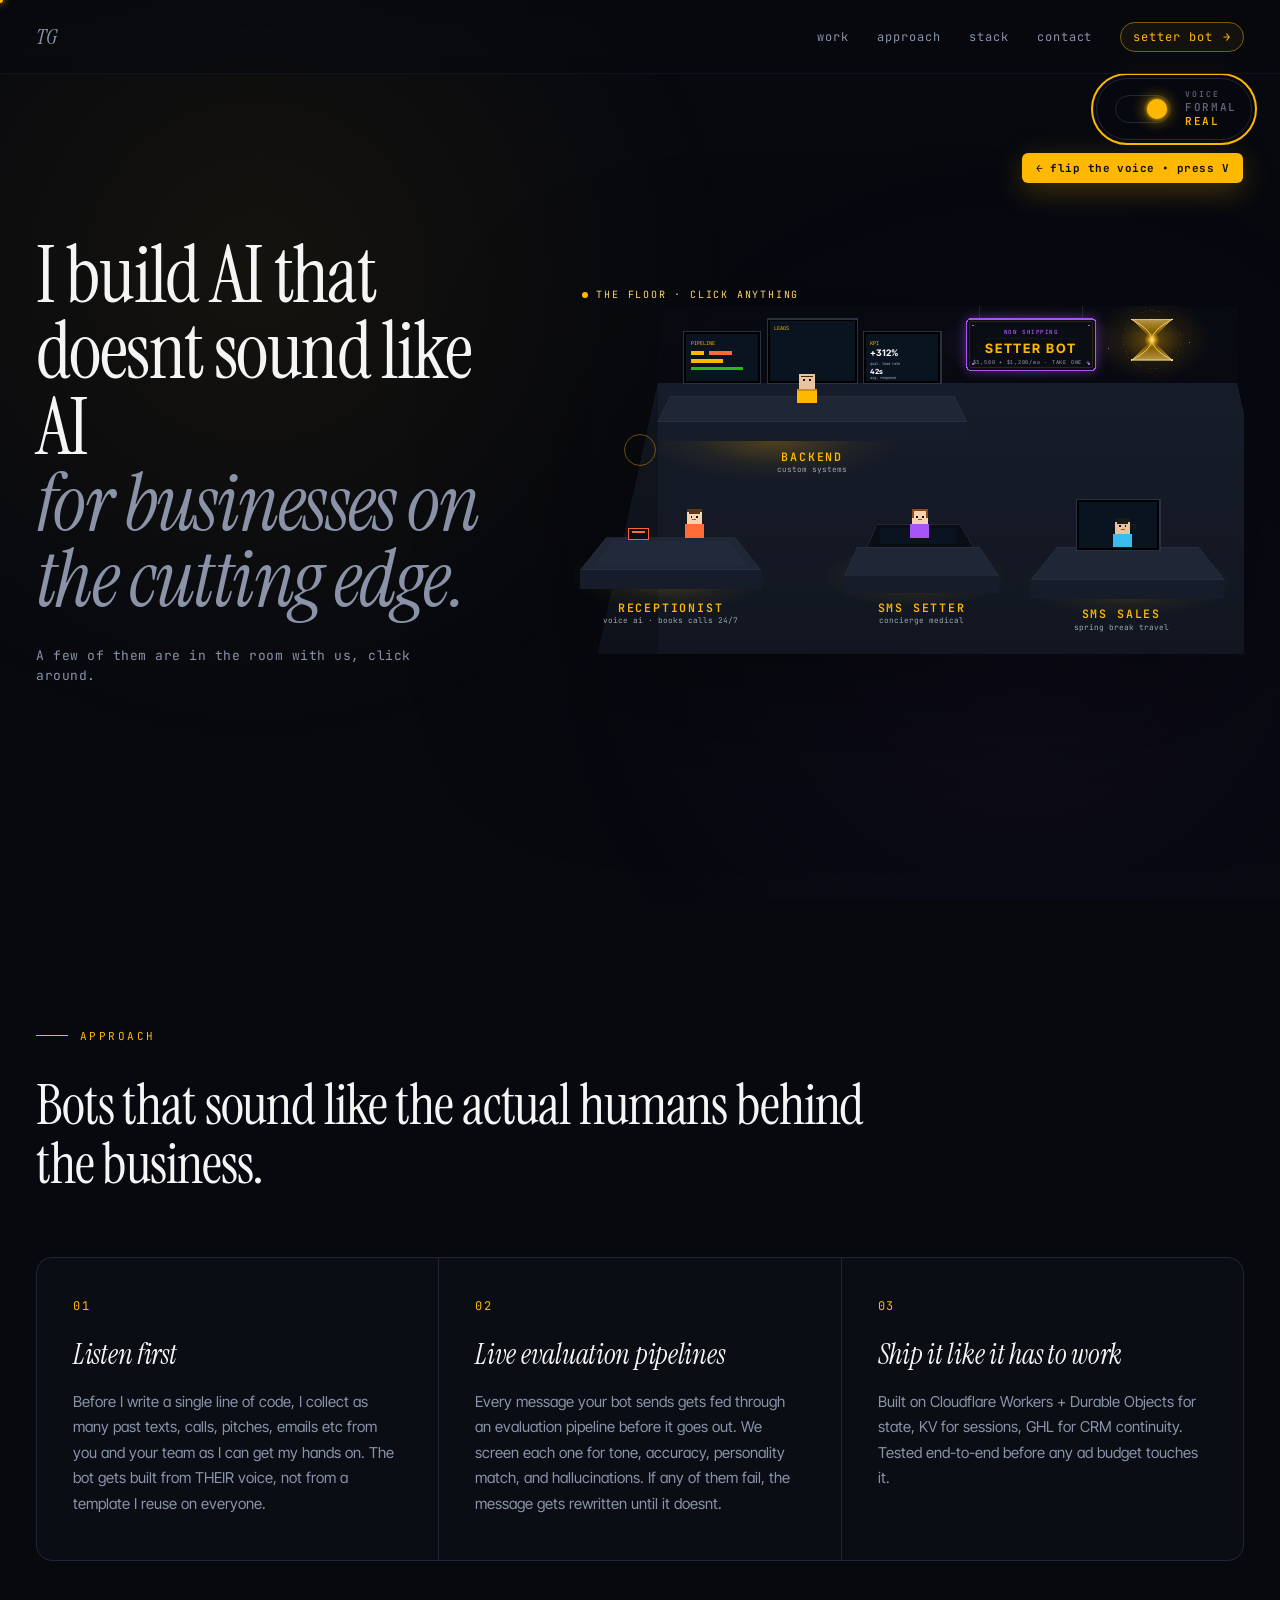
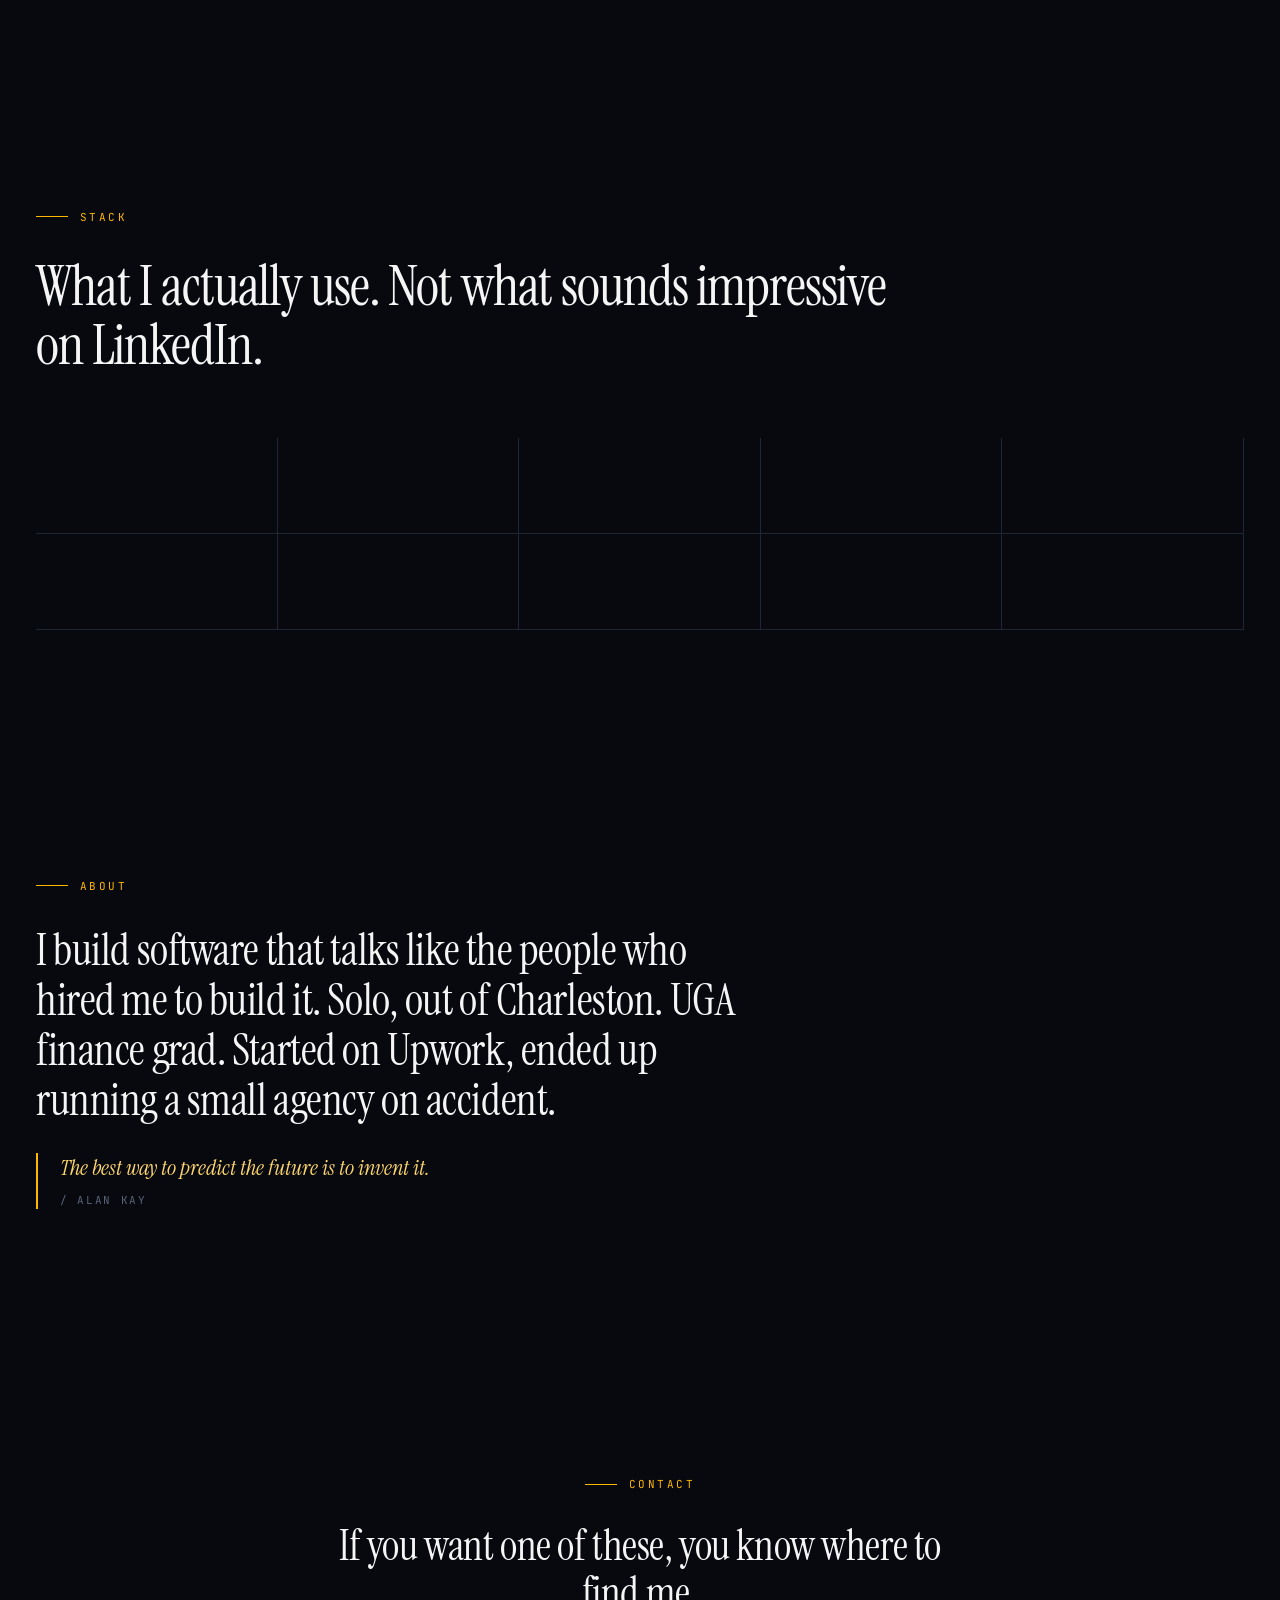
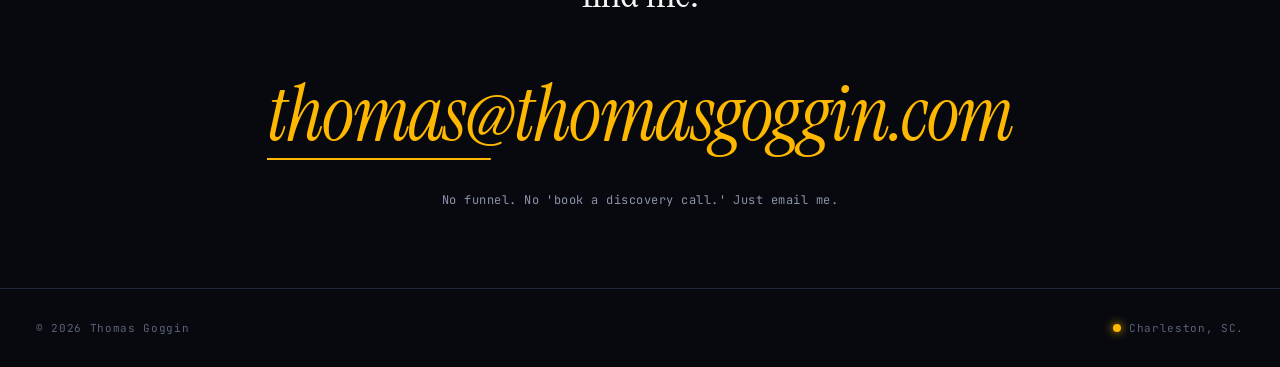
==== commit 06c3d868: "add setter-bot CTAs from homepage two entry points so the offer page is actually findable:  1. nav: " ====
--- a/index.html
+++ b/index.html
@@ -30,11 +30,12 @@
       <li><a href="#approach">approach</a></li>
       <li><a href="#stack">stack</a></li>
       <li><a href="#contact">contact</a></li>
+      <li><a href="/setter-bot" class="nav-cta">setter bot <span class="nav-cta-arrow">→</span></a></li>
     </ul>
   </nav>
 
   <!-- hero -->
-  <section class="hero">
+  <section class="hero" id="work">
     <div class="hero-copy">
       <h1>
         <span class="display">
@@ -115,6 +116,35 @@
         <polygon points="200,200 200,80 100,140 100,650 200,650" fill="#080a10" opacity="0.4" />
 
         <!-- ============================ -->
+        <!-- PRODUCTIZED OFFER (hanging neon billboard, back-center) -->
+        <!-- ============================ -->
+        <g class="station station-offer" data-station="offer" tabindex="0" role="button" aria-label="Open the productized Setter Bot offer">
+          <!-- generous click target -->
+          <rect class="station-hit" x="660" y="78" width="240" height="120" fill="transparent" />
+          <!-- glow halo behind the sign -->
+          <ellipse cx="780" cy="138" rx="150" ry="55" fill="url(#purple-glow)" class="station-glow" opacity="0.85" />
+          <!-- hanging chains -->
+          <line x1="700" y1="80" x2="700" y2="100" stroke="#2a3142" stroke-width="1" />
+          <line x1="860" y1="80" x2="860" y2="100" stroke="#2a3142" stroke-width="1" />
+          <!-- sign body -->
+          <rect x="680" y="100" width="200" height="80" rx="6" fill="#0a0d14" stroke="#A855F7" stroke-width="2" class="offer-frame" />
+          <rect x="684" y="104" width="192" height="72" rx="4" fill="none" stroke="#FFB800" stroke-width="0.5" opacity="0.45" />
+          <!-- corner LEDs -->
+          <circle cx="690" cy="110" r="1.4" fill="#A855F7" class="offer-led" />
+          <circle cx="870" cy="110" r="1.4" fill="#A855F7" class="offer-led" style="animation-delay:0.7s" />
+          <circle cx="690" cy="170" r="1.4" fill="#A855F7" class="offer-led" style="animation-delay:1.4s" />
+          <circle cx="870" cy="170" r="1.4" fill="#A855F7" class="offer-led" style="animation-delay:2.1s" />
+          <!-- eyebrow -->
+          <text x="780" y="123" text-anchor="middle" fill="#A855F7" font-family="JetBrains Mono" font-size="9" letter-spacing="2.4" font-weight="600">NOW SHIPPING</text>
+          <!-- divider -->
+          <line x1="710" y1="130" x2="850" y2="130" stroke="#1f2737" stroke-width="0.5" />
+          <!-- main label -->
+          <text x="780" y="153" text-anchor="middle" fill="#FFB800" font-family="Inter Tight" font-size="20" letter-spacing="2.6" font-weight="700" class="offer-flicker">SETTER BOT</text>
+          <!-- price + cta -->
+          <text x="780" y="170" text-anchor="middle" fill="#9CA3AF" font-family="JetBrains Mono" font-size="8" letter-spacing="1.2">$3,500 + $1,200/mo · TAKE ONE →</text>
+        </g>
+
+        <!-- ============================ -->
         <!-- mine: little star scene, back-right (no walls, autoplay) -->
         <!-- ============================ -->
         <g class="station station-mine" data-station="outtcast" tabindex="0" role="button" aria-label="Open">
--- a/styles.css
+++ b/styles.css
@@ -2469,3 +2469,57 @@
   .wow-ops .ops-lane { grid-template-columns: 1fr; gap: 8px; padding: 12px 16px; }
   .wow-ops .ops-lane-count { text-align: left; }
 }
+
+/* =========================================
+   nav CTA + in-scene productized offer station
+   ========================================= */
+.nav a.nav-cta {
+  color: var(--amber);
+  border: 1px solid rgba(255, 184, 0, 0.45);
+  border-radius: 999px;
+  padding: 6px 12px;
+  background: rgba(255, 184, 0, 0.05);
+  transition: background 0.2s ease, border-color 0.2s ease, color 0.2s ease;
+}
+.nav a.nav-cta:hover {
+  background: rgba(255, 184, 0, 0.14);
+  border-color: rgba(255, 184, 0, 0.85);
+  color: #FFD66B;
+}
+.nav a.nav-cta::after { display: none; }
+.nav a.nav-cta .nav-cta-arrow {
+  display: inline-block;
+  transition: transform 0.2s ease;
+  margin-left: 2px;
+}
+.nav a.nav-cta:hover .nav-cta-arrow { transform: translateX(3px); }
+
+/* offer station: hanging neon billboard in the back of the scene */
+.station-offer .offer-frame {
+  filter: drop-shadow(0 0 8px rgba(168, 85, 247, 0.45));
+  transition: filter 0.3s ease;
+}
+.station-offer:hover .offer-frame {
+  filter: drop-shadow(0 0 14px rgba(168, 85, 247, 0.85));
+}
+.station-offer .offer-flicker {
+  animation: offer-flicker 5.5s steps(1, end) infinite;
+}
+@keyframes offer-flicker {
+  0%, 4%, 8%, 100% { opacity: 1; }
+  2% { opacity: 0.55; }
+  6% { opacity: 0.7; }
+  9% { opacity: 0.92; }
+  12% { opacity: 1; }
+}
+.station-offer .offer-led {
+  animation: offer-led-pulse 2.4s ease-in-out infinite;
+}
+@keyframes offer-led-pulse {
+  0%, 100% { opacity: 0.4; }
+  50% { opacity: 1; }
+}
+
+@media (max-width: 720px) {
+  .nav a.nav-cta { padding: 4px 9px; font-size: 10px; }
+}
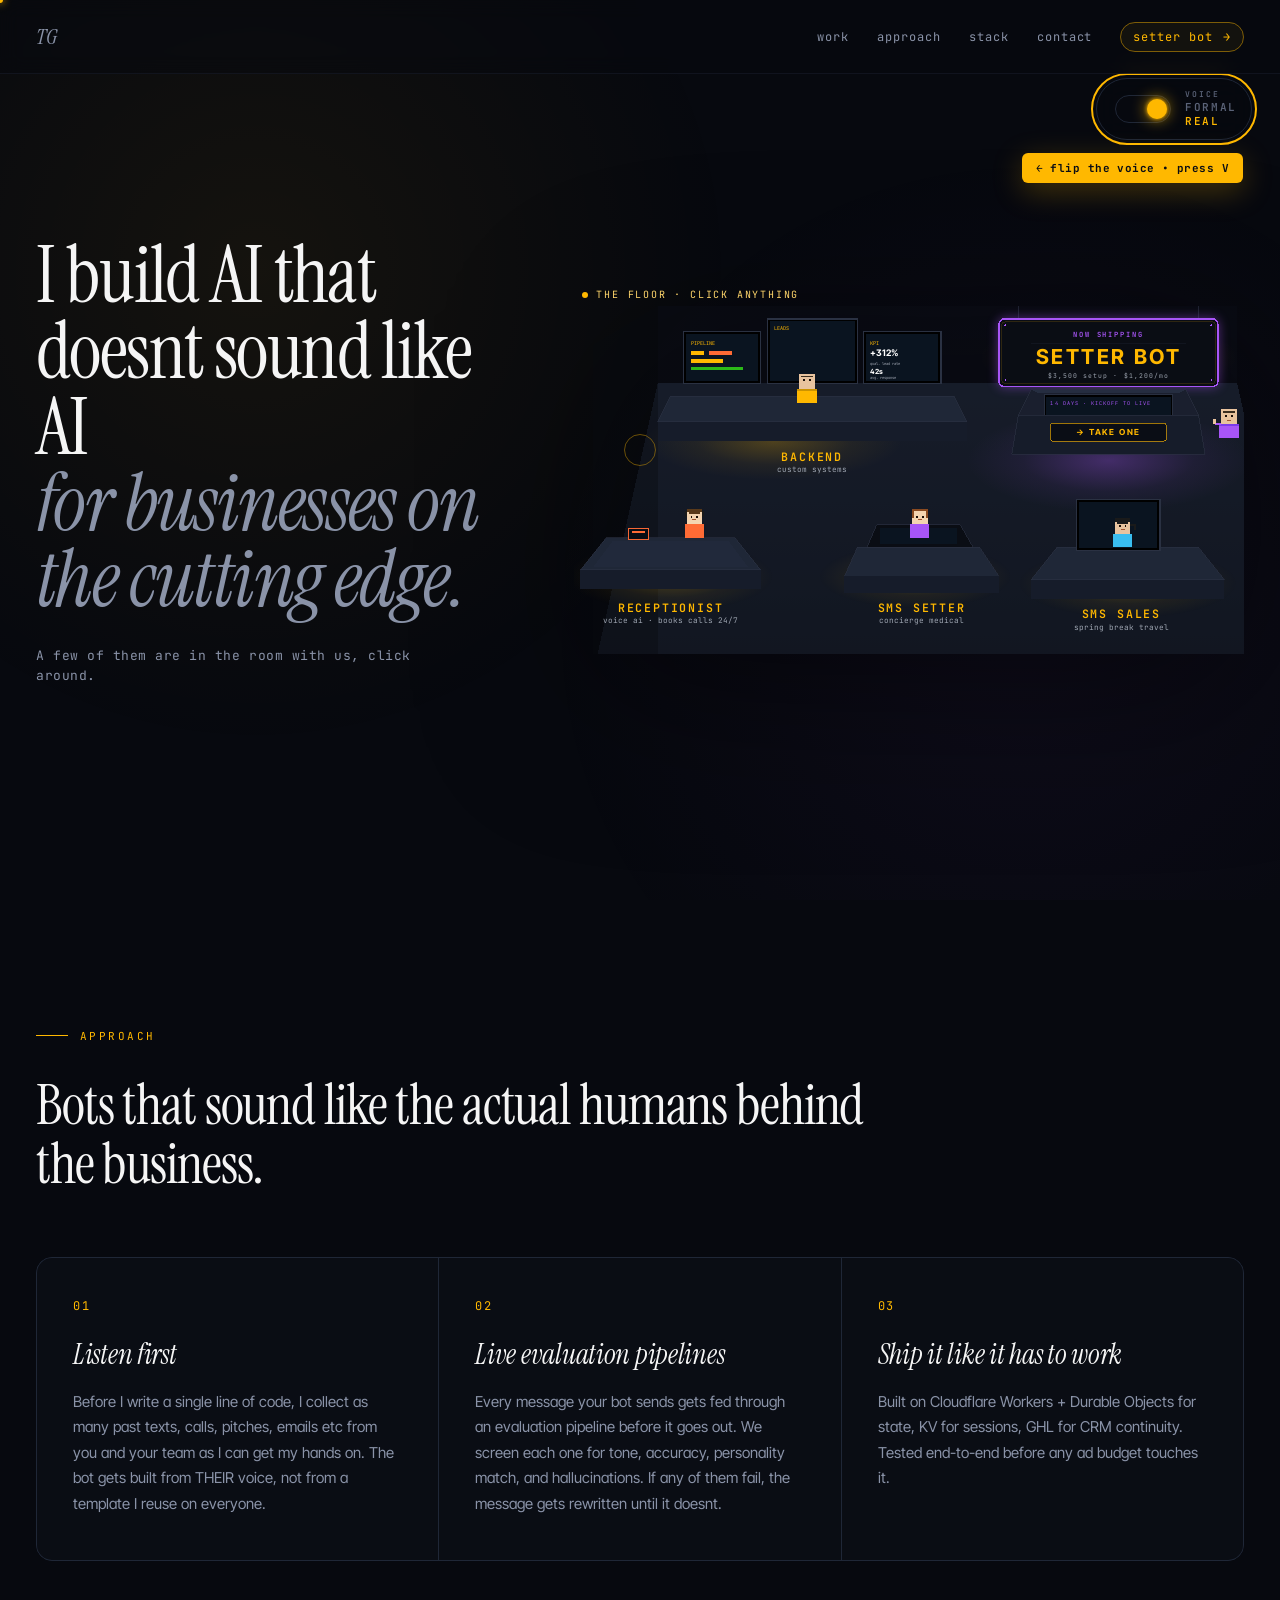
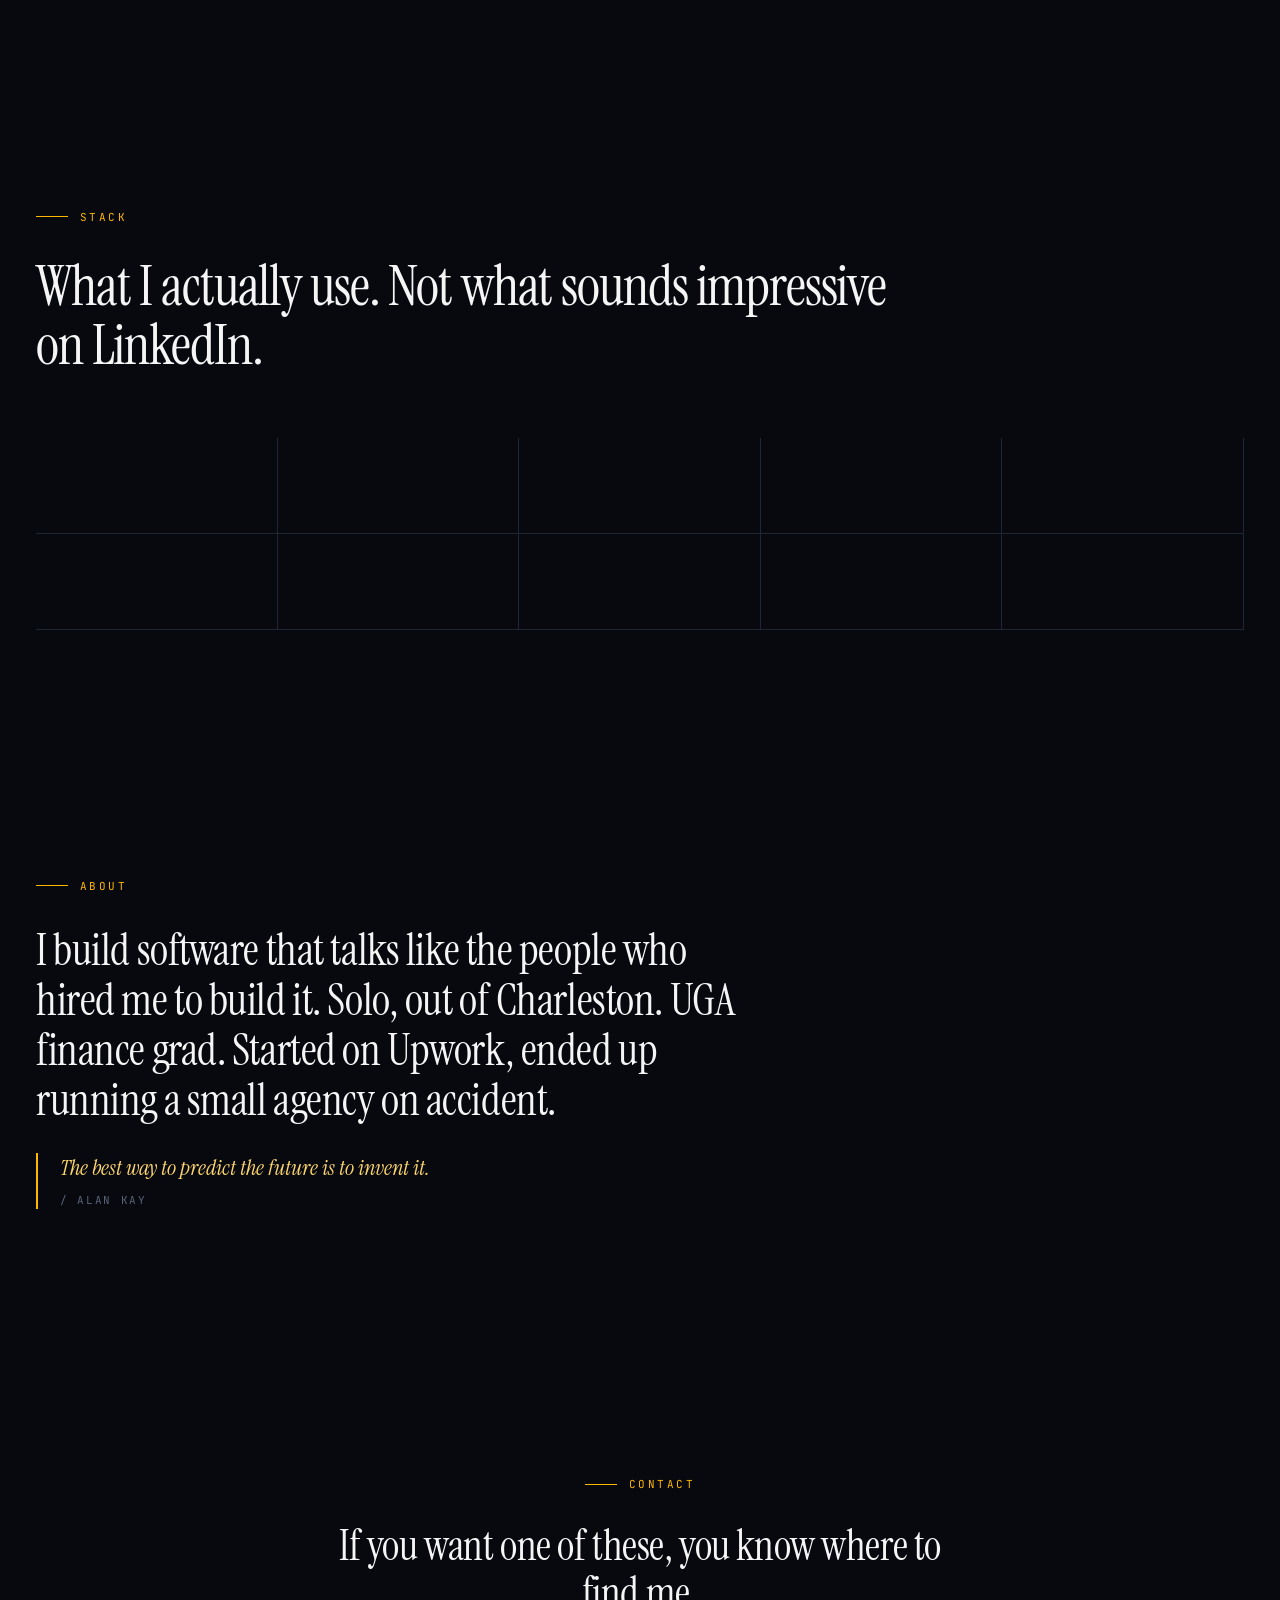
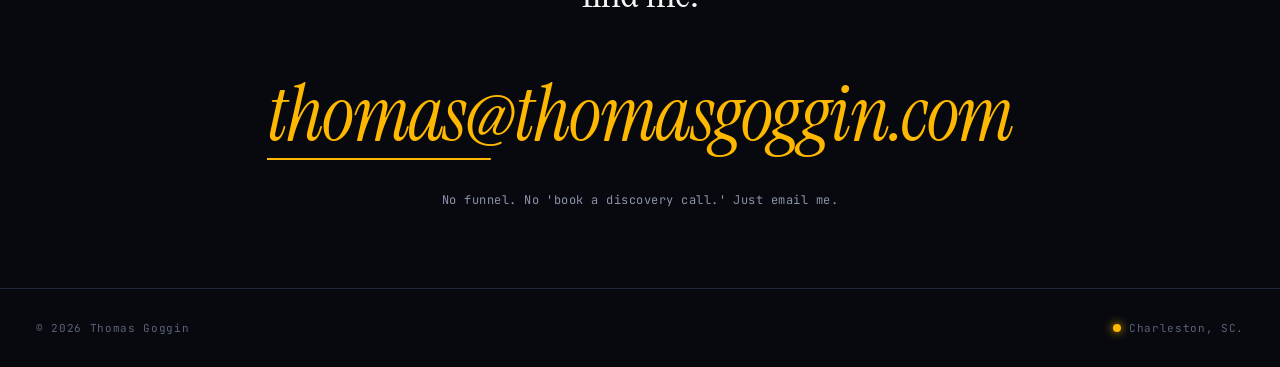
==== commit aaa63173: "home: dedicate back-right corner to setter bot, drop outtcast - replace outtcast constellation with " ====
--- a/index.html
+++ b/index.html
@@ -70,33 +70,6 @@
             <stop offset="60%" stop-color="#A855F7" stop-opacity="0.1" />
             <stop offset="100%" stop-color="#A855F7" stop-opacity="0" />
           </radialGradient>
-          <radialGradient id="oc-amber-glow" cx="50%" cy="50%" r="50%">
-            <stop offset="0%" stop-color="#FFB800" stop-opacity="0.55" />
-            <stop offset="55%" stop-color="#FFB800" stop-opacity="0.12" />
-            <stop offset="100%" stop-color="#FFB800" stop-opacity="0" />
-          </radialGradient>
-          <linearGradient id="oc-sand-top" x1="0" y1="0" x2="0" y2="1">
-            <stop offset="0%" stop-color="#FFD66B" stop-opacity="0.42" />
-            <stop offset="60%" stop-color="#FFB800" stop-opacity="0.18" />
-            <stop offset="100%" stop-color="#FFB800" stop-opacity="0" />
-          </linearGradient>
-          <linearGradient id="oc-sand-bottom" x1="0" y1="1" x2="0" y2="0">
-            <stop offset="0%" stop-color="#FFD66B" stop-opacity="0.42" />
-            <stop offset="60%" stop-color="#FFB800" stop-opacity="0.18" />
-            <stop offset="100%" stop-color="#FFB800" stop-opacity="0" />
-          </linearGradient>
-          <radialGradient id="oc-waist-pulse" cx="50%" cy="50%" r="50%">
-            <stop offset="0%" stop-color="#FFE08A" stop-opacity="0.95" />
-            <stop offset="60%" stop-color="#FFB800" stop-opacity="0.25" />
-            <stop offset="100%" stop-color="#FFB800" stop-opacity="0" />
-          </radialGradient>
-          <filter id="oc-glow" x="-50%" y="-50%" width="200%" height="200%">
-            <feGaussianBlur stdDeviation="2.4" result="blur" />
-            <feMerge>
-              <feMergeNode in="blur" />
-              <feMergeNode in="SourceGraphic" />
-            </feMerge>
-          </filter>
           <linearGradient id="floor-grad" x1="0" y1="0" x2="0" y2="1">
             <stop offset="0%" stop-color="#1a1f2e" />
             <stop offset="100%" stop-color="#0d1018" />
@@ -116,93 +89,77 @@
         <polygon points="200,200 200,80 100,140 100,650 200,650" fill="#080a10" opacity="0.4" />
 
         <!-- ============================ -->
-        <!-- PRODUCTIZED OFFER (hanging neon billboard, back-center) -->
+        <!-- PRODUCTIZED OFFER (back-right corner, full-corner showcase) -->
+        <!-- billboard + kiosk display + price plate                     -->
         <!-- ============================ -->
         <g class="station station-offer" data-station="offer" tabindex="0" role="button" aria-label="Open the productized Setter Bot offer">
-          <!-- generous click target -->
-          <rect class="station-hit" x="660" y="78" width="240" height="120" fill="transparent" />
-          <!-- glow halo behind the sign -->
-          <ellipse cx="780" cy="138" rx="150" ry="55" fill="url(#purple-glow)" class="station-glow" opacity="0.85" />
-          <!-- hanging chains -->
-          <line x1="700" y1="80" x2="700" y2="100" stroke="#2a3142" stroke-width="1" />
-          <line x1="860" y1="80" x2="860" y2="100" stroke="#2a3142" stroke-width="1" />
-          <!-- sign body -->
-          <rect x="680" y="100" width="200" height="80" rx="6" fill="#0a0d14" stroke="#A855F7" stroke-width="2" class="offer-frame" />
-          <rect x="684" y="104" width="192" height="72" rx="4" fill="none" stroke="#FFB800" stroke-width="0.5" opacity="0.45" />
+          <!-- generous click target spanning the whole corner -->
+          <rect class="station-hit" x="690" y="80" width="400" height="280" fill="transparent" />
+
+          <!-- corner ground glow -->
+          <ellipse cx="900" cy="320" rx="220" ry="80" fill="url(#purple-glow)" class="station-glow" opacity="0.9" />
+          <ellipse cx="900" cy="160" rx="200" ry="60" fill="url(#amber-glow)" class="station-glow" opacity="0.55" style="animation-delay:1.2s" />
+
+          <!-- hanging chains from the ceiling -->
+          <line x1="760" y1="80" x2="760" y2="100" stroke="#2a3142" stroke-width="1" />
+          <line x1="1040" y1="80" x2="1040" y2="100" stroke="#2a3142" stroke-width="1" />
+
+          <!-- BIG BILLBOARD (top) -->
+          <rect x="730" y="100" width="340" height="105" rx="8" fill="#0a0d14" stroke="#A855F7" stroke-width="2.2" class="offer-frame" />
+          <rect x="734" y="104" width="332" height="97" rx="6" fill="none" stroke="#FFB800" stroke-width="0.5" opacity="0.45" />
           <!-- corner LEDs -->
-          <circle cx="690" cy="110" r="1.4" fill="#A855F7" class="offer-led" />
-          <circle cx="870" cy="110" r="1.4" fill="#A855F7" class="offer-led" style="animation-delay:0.7s" />
-          <circle cx="690" cy="170" r="1.4" fill="#A855F7" class="offer-led" style="animation-delay:1.4s" />
-          <circle cx="870" cy="170" r="1.4" fill="#A855F7" class="offer-led" style="animation-delay:2.1s" />
+          <circle cx="740" cy="110" r="1.6" fill="#A855F7" class="offer-led" />
+          <circle cx="1060" cy="110" r="1.6" fill="#A855F7" class="offer-led" style="animation-delay:0.7s" />
+          <circle cx="740" cy="195" r="1.6" fill="#A855F7" class="offer-led" style="animation-delay:1.4s" />
+          <circle cx="1060" cy="195" r="1.6" fill="#A855F7" class="offer-led" style="animation-delay:2.1s" />
           <!-- eyebrow -->
-          <text x="780" y="123" text-anchor="middle" fill="#A855F7" font-family="JetBrains Mono" font-size="9" letter-spacing="2.4" font-weight="600">NOW SHIPPING</text>
+          <text x="900" y="128" text-anchor="middle" fill="#A855F7" font-family="JetBrains Mono" font-size="11" letter-spacing="3" font-weight="600">NOW SHIPPING</text>
           <!-- divider -->
-          <line x1="710" y1="130" x2="850" y2="130" stroke="#1f2737" stroke-width="0.5" />
+          <line x1="780" y1="138" x2="1020" y2="138" stroke="#1f2737" stroke-width="0.5" />
           <!-- main label -->
-          <text x="780" y="153" text-anchor="middle" fill="#FFB800" font-family="Inter Tight" font-size="20" letter-spacing="2.6" font-weight="700" class="offer-flicker">SETTER BOT</text>
-          <!-- price + cta -->
-          <text x="780" y="170" text-anchor="middle" fill="#9CA3AF" font-family="JetBrains Mono" font-size="8" letter-spacing="1.2">$3,500 + $1,200/mo · TAKE ONE →</text>
-        </g>
-
-        <!-- ============================ -->
-        <!-- mine: little star scene, back-right (no walls, autoplay) -->
-        <!-- ============================ -->
-        <g class="station station-mine" data-station="outtcast" tabindex="0" role="button" aria-label="Open">
-        <g transform="translate(540 20) scale(0.45)">
-          <!-- generous click target -->
-          <rect class="mine-hit" x="800" y="140" width="300" height="220" fill="transparent" />
-          <!-- soft amber glow behind -->
-          <ellipse cx="950" cy="250" rx="200" ry="140" fill="url(#oc-amber-glow)" class="station-glow" opacity="0.7" />
-          <!-- ambient field stars (auto-twinkle, all gold) -->
-          <g class="oc-field">
-            <circle class="oc-field-star" cx="850" cy="170" r="0.9" fill="#FFD66B" />
-            <circle class="oc-field-star" cx="1060" cy="190" r="0.9" fill="#FFD66B" />
-            <circle class="oc-field-star" cx="855" cy="350" r="0.9" fill="#FFD66B" />
-            <circle class="oc-field-star" cx="1055" cy="350" r="0.9" fill="#FFD66B" />
-            <circle class="oc-field-star" cx="820" cy="240" r="0.8" fill="#FFC94A" />
-            <circle class="oc-field-star" cx="1080" cy="260" r="0.8" fill="#FFC94A" />
-            <circle class="oc-field-star" cx="830" cy="195" r="0.8" fill="#FFD66B" />
-            <circle class="oc-field-star" cx="1075" cy="345" r="0.8" fill="#FFD66B" />
-            <circle class="oc-field-star" cx="830" cy="155" r="0.7" fill="#FFD66B" />
-            <circle class="oc-field-star" cx="1070" cy="155" r="0.7" fill="#FFD66B" />
-            <circle class="oc-field-star" cx="810" cy="340" r="0.7" fill="#FFC94A" />
-            <circle class="oc-field-star" cx="1090" cy="195" r="0.7" fill="#FFC94A" />
-            <circle class="oc-field-star" cx="800" cy="280" r="0.6" fill="#FFD66B" />
-            <circle class="oc-field-star" cx="1095" cy="295" r="0.6" fill="#FFD66B" />
-            <circle class="oc-field-star" cx="950" cy="148" r="0.5" fill="#FFD66B" />
-            <circle class="oc-field-star" cx="950" cy="355" r="0.5" fill="#FFD66B" />
-          </g>
-          <!-- constellation: hourglass, filled sand, glowing waist -->
-          <g class="outtcast-constellation" filter="url(#oc-glow)">
-            <!-- glowing waist halo (radial pulse behind center) -->
-            <circle class="oc-waist-halo" cx="950" cy="250" r="26" fill="url(#oc-waist-pulse)" />
-            <!-- filled sand triangles (top + bottom) -->
-            <polygon class="oc-sand oc-sand-top" points="880,180 1020,180 950,250" fill="url(#oc-sand-top)" />
-            <polygon class="oc-sand oc-sand-bottom" points="880,320 1020,320 950,250" fill="url(#oc-sand-bottom)" />
-            <!-- two counter-rotating orbit rings -->
-            <circle class="oc-orbit oc-orbit-cw" cx="950" cy="250" r="100" fill="none" stroke="#FFB800" stroke-width="0.6" stroke-dasharray="2 6" opacity="0.4" />
-            <circle class="oc-orbit oc-orbit-ccw" cx="950" cy="250" r="112" fill="none" stroke="#FFD66B" stroke-width="0.5" stroke-dasharray="1 11" opacity="0.25" />
-            <!-- top + bottom bars -->
-            <line class="oc-line" x1="880" y1="180" x2="1020" y2="180" stroke="#FFE08A" stroke-width="2.2" stroke-linecap="round" opacity="0.95" />
-            <line class="oc-line" x1="880" y1="320" x2="1020" y2="320" stroke="#FFE08A" stroke-width="2.2" stroke-linecap="round" opacity="0.95" />
-            <!-- pinched sides: curves that ACTUALLY meet at the waist -->
-            <path class="oc-line" d="M 880 180 Q 1020 250 880 320" stroke="#FFD66B" stroke-width="1.9" fill="none" stroke-linecap="round" opacity="0.95" />
-            <path class="oc-line" d="M 1020 180 Q 880 250 1020 320" stroke="#FFD66B" stroke-width="1.9" fill="none" stroke-linecap="round" opacity="0.95" />
-            <!-- sand grains falling through the pinch -->
-            <circle class="oc-grain" cx="950" cy="208" r="0.9" fill="#FFE08A" />
-            <circle class="oc-grain oc-grain-2" cx="950" cy="222" r="0.7" fill="#FFD66B" />
-            <circle class="oc-grain oc-grain-3" cx="950" cy="280" r="0.7" fill="#FFD66B" />
-            <circle class="oc-grain oc-grain-4" cx="950" cy="294" r="0.9" fill="#FFE08A" />
-            <!-- stars: corners + bar midpoints + center waist -->
-            <circle class="oc-star" cx="880" cy="180" r="2.8" fill="#FFE08A" />
-            <circle class="oc-star" cx="1020" cy="180" r="2.8" fill="#FFE08A" />
-            <circle class="oc-star" cx="880" cy="320" r="2.8" fill="#FFE08A" />
-            <circle class="oc-star" cx="1020" cy="320" r="2.8" fill="#FFE08A" />
-            <circle class="oc-star" cx="950" cy="180" r="1.8" fill="#FFD66B" />
-            <circle class="oc-star" cx="950" cy="320" r="1.8" fill="#FFD66B" />
-            <circle class="oc-star oc-star-center" cx="950" cy="250" r="5" fill="#FFE08A" />
-          </g>
-        </g>
+          <text x="900" y="170" text-anchor="middle" fill="#FFB800" font-family="Inter Tight" font-size="32" letter-spacing="4" font-weight="700" class="offer-flicker">SETTER BOT</text>
+          <!-- price tag -->
+          <text x="900" y="192" text-anchor="middle" fill="#9CA3AF" font-family="JetBrains Mono" font-size="10" letter-spacing="1.6">$3,500 setup · $1,200/mo</text>
+
+          <!-- KIOSK BASE (under billboard) -->
+          <!-- pedestal sides -->
+          <polygon points="780,210 1020,210 1040,250 760,250" fill="#1a1f2e" stroke="#2a3142" stroke-width="1" />
+          <!-- pedestal top edge -->
+          <polygon points="780,210 1020,210 1010,215 790,215" fill="#252d40" />
+          <!-- screen on pedestal: animated build-stage ticker -->
+          <rect x="800" y="218" width="200" height="64" fill="#000" stroke="#2a3142" stroke-width="1.5" />
+          <rect x="803" y="221" width="194" height="58" fill="#0a1420" />
+          <text x="810" y="234" fill="#A855F7" font-family="JetBrains Mono" font-size="8" letter-spacing="1.6">14 DAYS · KICKOFF TO LIVE</text>
+          <!-- ticker rows (animate each in turn) -->
+          <g class="offer-stages">
+            <text x="810" y="250" fill="#FFB800" font-family="JetBrains Mono" font-size="8" class="offer-stage" style="animation-delay:0s">DAY 1-2  · voice extraction</text>
+            <text x="810" y="262" fill="#FFB800" font-family="JetBrains Mono" font-size="8" class="offer-stage" style="animation-delay:1.6s">DAY 3-7  · build + voice tune</text>
+            <text x="810" y="274" fill="#FFB800" font-family="JetBrains Mono" font-size="8" class="offer-stage" style="animation-delay:3.2s">DAY 8-12 · CRM + calendar wire</text>
+            <text x="990" y="262" text-anchor="end" fill="#39FF14" font-family="JetBrains Mono" font-size="8" font-weight="700" class="offer-stage" style="animation-delay:4.8s">DAY 13-14 · LIVE</text>
+          </g>
+          <!-- pedestal lower body -->
+          <polygon points="760,250 1040,250 1050,310 750,310" fill="#161c2a" stroke="#2a3142" stroke-width="1" />
+          <!-- price plate on pedestal lower body -->
+          <rect x="810" y="262" width="180" height="28" rx="4" fill="#0a0d14" stroke="#FFB800" stroke-width="1" opacity="0.95" />
+          <text x="900" y="280" text-anchor="middle" fill="#FFB800" font-family="Inter Tight" font-size="13" letter-spacing="2.2" font-weight="700" class="offer-take">→ TAKE ONE</text>
+
+          <!-- pixel character standing next to the kiosk, pointing up at the billboard -->
+          <g transform="translate(1075 240) scale(1.5)">
+            <g class="pixel-char char-offer">
+              <!-- head -->
+              <rect x="0" y="0" width="16" height="16" fill="#e8c39e" />
+              <rect x="2" y="2" width="12" height="2" fill="#3a2e1f" />
+              <rect x="4" y="6" width="2" height="2" fill="#1a0f08" />
+              <rect x="10" y="6" width="2" height="2" fill="#1a0f08" />
+              <rect x="6" y="11" width="4" height="1" fill="#a05530" class="mouth-talk" style="animation-delay:0.4s" />
+              <!-- shirt purple -->
+              <rect x="-2" y="16" width="20" height="14" fill="#A855F7" />
+              <rect x="-2" y="16" width="20" height="2" fill="#7c3aed" />
+              <!-- arm pointing up at billboard (gesture) -->
+              <rect class="offer-arm" x="-6" y="14" width="6" height="3" fill="#A855F7" />
+              <rect class="offer-arm" x="-8" y="10" width="3" height="6" fill="#e8c39e" />
+            </g>
+          </g>
         </g>
 
         <!-- ============================ -->
@@ -521,17 +478,17 @@
       <div class="stack-item" style="--rot-delay:4.2s">
         <div class="stack-card">
           <span class="stack-name">Expo + React Native</span>
-          <span class="stack-note" data-formal="Mobile (Outtcast)." data-real="For the thing Im actually building.">For the thing Im actually building.</span>
+          <span class="stack-note" data-formal="Mobile development." data-real="For the side project I keep poking at after hours.">For the side project I keep poking at after hours.</span>
         </div>
         <div class="stack-card">
           <span class="stack-name">iOS / TestFlight</span>
-          <span class="stack-note" data-formal="Distribution channel." data-real="Where Outtcast goes next.">Where Outtcast goes next.</span>
+          <span class="stack-note" data-formal="Distribution channel." data-real="How the mobile stuff actually gets into hands.">How the mobile stuff actually gets into hands.</span>
         </div>
       </div>
       <div class="stack-item" style="--rot-delay:4.9s">
         <div class="stack-card">
           <span class="stack-name">Supabase</span>
-          <span class="stack-note" data-formal="Backend (Outtcast)." data-real="Postgres + auth + storage. Boring on purpose.">Postgres + auth + storage. Boring on purpose.</span>
+          <span class="stack-note" data-formal="Backend-as-a-service." data-real="Postgres + auth + storage. Boring on purpose.">Postgres + auth + storage. Boring on purpose.</span>
         </div>
         <div class="stack-card">
           <span class="stack-name">Postgres</span>
@@ -561,7 +518,7 @@
     </div>
   </section>
 
-  <!-- about / outtcast -->
+  <!-- about -->
   <section class="about" id="about">
     <div class="section-label">about</div>
     <div class="about-grid">
--- a/styles.css
+++ b/styles.css
@@ -470,99 +470,6 @@
   50% { opacity: 1; }
 }
 
-/* outtcast room constellation (main page, in the back-right room) */
-.outtcast-constellation .oc-line {
-  transition: opacity 0.5s ease, stroke-width 0.5s ease;
-}
-.outtcast-constellation .oc-star {
-  animation: oc-twinkle 4.2s ease-in-out infinite alternate;
-  transform-origin: center;
-  transform-box: fill-box;
-}
-.outtcast-constellation .oc-star:nth-child(2n) { animation-duration: 5.4s; animation-delay: 0.7s; }
-.outtcast-constellation .oc-star:nth-child(3n) { animation-duration: 3.6s; animation-delay: 1.5s; }
-.outtcast-constellation .oc-star-center {
-  animation: oc-pulse-center 2.6s ease-in-out infinite;
-  transform-origin: center;
-  transform-box: fill-box;
-}
-.outtcast-constellation .oc-orbit {
-  transform-origin: 950px 250px;
-}
-.outtcast-constellation .oc-orbit-cw {
-  animation: oc-orbit-spin 32s linear infinite;
-}
-.outtcast-constellation .oc-orbit-ccw {
-  animation: oc-orbit-spin-rev 48s linear infinite;
-}
-.outtcast-constellation .oc-waist-halo {
-  transform-origin: center;
-  transform-box: fill-box;
-  animation: oc-halo-breath 2.6s ease-in-out infinite;
-}
-.outtcast-constellation .oc-sand-top {
-  animation: oc-sand-shift 6s ease-in-out infinite alternate;
-  transform-origin: 950px 215px;
-  transform-box: fill-box;
-}
-.outtcast-constellation .oc-sand-bottom {
-  animation: oc-sand-shift-rev 6s ease-in-out infinite alternate;
-  transform-origin: 950px 285px;
-  transform-box: fill-box;
-}
-.outtcast-constellation .oc-grain {
-  animation: oc-grain-fall 2.4s ease-in infinite;
-  opacity: 0;
-}
-.outtcast-constellation .oc-grain-2 { animation-delay: 0.6s; animation-duration: 2.6s; }
-.outtcast-constellation .oc-grain-3 { animation-delay: 1.2s; animation-duration: 2.2s; }
-.outtcast-constellation .oc-grain-4 { animation-delay: 1.8s; animation-duration: 2.8s; }
-@keyframes oc-grain-fall {
-  0%   { transform: translateY(-22px); opacity: 0; }
-  20%  { opacity: 1; }
-  50%  { transform: translateY(0); opacity: 1; }
-  80%  { opacity: 1; }
-  100% { transform: translateY(40px); opacity: 0; }
-}
-@keyframes oc-twinkle { from { opacity: 0.45; } to { opacity: 1; } }
-@keyframes oc-twinkle-center { from { opacity: 0.7; } to { opacity: 1; } }
-@keyframes oc-pulse-center {
-  0%, 100% { opacity: 0.85; transform: scale(1); }
-  50% { opacity: 1; transform: scale(1.35); }
-}
-@keyframes oc-orbit-spin {
-  from { transform: rotate(0deg); }
-  to { transform: rotate(360deg); }
-}
-@keyframes oc-orbit-spin-rev {
-  from { transform: rotate(0deg); }
-  to { transform: rotate(-360deg); }
-}
-@keyframes oc-halo-breath {
-  0%, 100% { opacity: 0.55; transform: scale(0.92); }
-  50%      { opacity: 1;    transform: scale(1.18); }
-}
-@keyframes oc-sand-shift {
-  from { opacity: 0.85; }
-  to   { opacity: 1; }
-}
-@keyframes oc-sand-shift-rev {
-  from { opacity: 1; }
-  to   { opacity: 0.85; }
-}
-.station-outtcast:hover .outtcast-constellation .oc-line { opacity: 0.95 !important; stroke-width: 2; }
-.station-outtcast:hover .outtcast-constellation .oc-star { opacity: 1 !important; }
-
-.oc-field-star {
-  animation: oc-twinkle 4.4s ease-in-out infinite alternate;
-  opacity: 0.6;
-  transform-origin: center;
-  transform-box: fill-box;
-}
-.oc-field-star:nth-child(2n) { animation-duration: 5.6s; animation-delay: 1.1s; }
-.oc-field-star:nth-child(3n) { animation-duration: 3.8s; animation-delay: 0.5s; }
-.oc-field-star:nth-child(4n) { animation-duration: 6.2s; animation-delay: 2.4s; }
-
 .particle {
   animation: drift 8s ease-in-out infinite;
   opacity: 0;
@@ -1685,11 +1592,7 @@
 }
 
 /* =========================================
-   mine (Outtcast modal): clean dark space, rotating lines
-   ========================================= */
-/* =========================================
-   village mood film (outtcast wow)
-   chop wood, carry water - together but apart.
+   village mood film (legacy wow)
    driven by data-state on .wow-village (see startVillageCycle in script.js)
    ========================================= */
 .wow-village {
@@ -2143,171 +2046,6 @@
 }
 
 /* ============================================ */
-/* OUTTCAST: village board (waitlist) wow       */
-/* ============================================ */
-.wow-board { width: 100%; }
-.wow-board .wow-frame {
-  background: #0a0d14;
-  border: 1px solid rgba(255,255,255,0.08);
-  border-radius: 12px;
-  overflow: hidden;
-}
-.wow-board .wow-frame-bar {
-  display: flex;
-  align-items: center;
-  gap: 10px;
-  padding: 12px 18px;
-  border-bottom: 1px solid rgba(255,255,255,0.06);
-  font-family: 'JetBrains Mono', monospace;
-  font-size: 11px;
-  color: #9CA3AF;
-  letter-spacing: 1.6px;
-  text-transform: uppercase;
-}
-.wow-board .wow-frame-dot {
-  width: 8px;
-  height: 8px;
-  border-radius: 50%;
-  background: var(--accent, #A855F7);
-  box-shadow: 0 0 10px var(--accent, #A855F7);
-  animation: board-dot-pulse 1.6s ease-in-out infinite;
-}
-@keyframes board-dot-pulse {
-  0%, 100% { opacity: 1; transform: scale(1); }
-  50% { opacity: 0.6; transform: scale(0.85); }
-}
-.wow-board .board-counter {
-  margin-left: auto;
-  color: var(--accent, #A855F7);
-  font-family: 'JetBrains Mono', monospace;
-  font-size: 11px;
-  letter-spacing: 1.4px;
-}
-.wow-board .board-counter-n {
-  color: #fff;
-  font-weight: 700;
-  font-variant-numeric: tabular-nums;
-}
-.wow-board .board-counter-tail { color: #9CA3AF; }
-
-.wow-board .board-feed {
-  height: clamp(240px, 38vh, 360px);
-  overflow-y: auto;
-  position: relative;
-  padding: 10px 0;
-  font-family: 'JetBrains Mono', monospace;
-  font-size: 13px;
-  color: #d1d5db;
-  -webkit-mask-image: linear-gradient(to bottom, transparent 0, #000 6%, #000 94%, transparent 100%);
-  mask-image: linear-gradient(to bottom, transparent 0, #000 6%, #000 94%, transparent 100%);
-  scrollbar-width: thin;
-  scrollbar-color: rgba(255,255,255,0.1) transparent;
-}
-.wow-board .board-feed::-webkit-scrollbar { width: 4px; }
-.wow-board .board-feed::-webkit-scrollbar-thumb { background: rgba(255,255,255,0.1); border-radius: 2px; }
-
-.wow-board .board-row {
-  display: flex;
-  align-items: center;
-  gap: 10px;
-  padding: 8px 18px;
-  white-space: nowrap;
-  overflow: hidden;
-}
-.wow-board .board-row-new {
-  animation: board-slide-in 0.7s cubic-bezier(0.2, 0, 0, 1) both;
-}
-@keyframes board-slide-in {
-  0% {
-    transform: translateY(-14px);
-    opacity: 0;
-    background: rgba(168,85,247,0.22);
-  }
-  60% { background: rgba(168,85,247,0.18); }
-  100% {
-    transform: translateY(0);
-    opacity: 1;
-    background: transparent;
-  }
-}
-.wow-board .board-name {
-  color: #FFE08A;
-  font-weight: 700;
-  flex: 0 0 auto;
-}
-.wow-board .board-sep {
-  color: rgba(255,255,255,0.18);
-  flex: 0 0 auto;
-}
-.wow-board .board-what {
-  color: #d1d5db;
-  flex: 1 1 auto;
-  min-width: 0;
-  overflow: hidden;
-  text-overflow: ellipsis;
-}
-.wow-board .board-day {
-  color: #9CA3AF;
-  font-size: 11px;
-  flex: 0 0 auto;
-  letter-spacing: 0.5px;
-}
-
-.wow-board .board-form {
-  display: flex;
-  gap: 8px;
-  padding: 14px 18px 10px;
-  border-top: 1px solid rgba(255,255,255,0.06);
-  background: rgba(0,0,0,0.25);
-}
-.wow-board .board-input {
-  flex: 1 1 auto;
-  background: #0a0d14;
-  border: 1px solid rgba(255,255,255,0.1);
-  color: #fff;
-  padding: 11px 13px;
-  font-family: 'JetBrains Mono', monospace;
-  font-size: 13px;
-  border-radius: 6px;
-  outline: none;
-  transition: border-color 0.2s, box-shadow 0.2s;
-}
-.wow-board .board-input::placeholder { color: rgba(255,255,255,0.35); }
-.wow-board .board-input:focus {
-  border-color: var(--accent, #A855F7);
-  box-shadow: 0 0 0 3px rgba(168,85,247,0.18);
-}
-.wow-board .board-input-email { max-width: 220px; }
-.wow-board .board-submit {
-  background: var(--accent, #A855F7);
-  color: #fff;
-  border: none;
-  padding: 11px 20px;
-  font-family: 'JetBrains Mono', monospace;
-  font-size: 11px;
-  font-weight: 700;
-  letter-spacing: 1.6px;
-  text-transform: uppercase;
-  border-radius: 6px;
-  cursor: pointer;
-  transition: filter 0.2s, transform 0.15s;
-  flex: 0 0 auto;
-}
-.wow-board .board-submit:hover {
-  filter: brightness(1.15);
-  transform: translateY(-1px);
-}
-.wow-board .board-submit:active { transform: translateY(0); }
-.wow-board .board-status {
-  padding: 0 18px 14px;
-  color: var(--accent, #A855F7);
-  font-family: 'JetBrains Mono', monospace;
-  font-size: 12px;
-  letter-spacing: 1px;
-  min-height: 18px;
-}
-
-/* ============================================ */
 /* BACKEND: ops control room wow                */
 /* ============================================ */
 .wow-ops { width: 100%; }
@@ -2462,10 +2200,6 @@
 .wow-ops .ops-legend-sep { color: rgba(255,255,255,0.18); }
 
 @media (max-width: 720px) {
-  .wow-board .board-form { flex-wrap: wrap; }
-  .wow-board .board-input-email { max-width: none; }
-  .wow-board .board-feed { font-size: 12px; }
-  .wow-board .board-row { gap: 7px; padding: 7px 14px; }
   .wow-ops .ops-lane { grid-template-columns: 1fr; gap: 8px; padding: 12px 16px; }
   .wow-ops .ops-lane-count { text-align: left; }
 }
@@ -2520,6 +2254,41 @@
   50% { opacity: 1; }
 }
 
+/* kiosk ticker rows: each visible for ~1.6s then fades */
+.station-offer .offer-stages .offer-stage {
+  opacity: 0;
+  animation: offer-stage-cycle 6.4s linear infinite;
+}
+@keyframes offer-stage-cycle {
+  0%   { opacity: 0; }
+  4%   { opacity: 1; }
+  22%  { opacity: 1; }
+  26%  { opacity: 0; }
+  100% { opacity: 0; }
+}
+
+/* take-one price plate pulse */
+.station-offer .offer-take {
+  animation: offer-take-pulse 2s ease-in-out infinite;
+  transform-origin: center;
+  transform-box: fill-box;
+}
+@keyframes offer-take-pulse {
+  0%, 100% { opacity: 0.85; }
+  50%      { opacity: 1; }
+}
+
+/* pixel character arm pointing toward billboard */
+.station-offer .offer-arm {
+  animation: offer-arm-wave 1.8s ease-in-out infinite;
+  transform-origin: center;
+  transform-box: fill-box;
+}
+@keyframes offer-arm-wave {
+  0%, 100% { transform: translateY(0); }
+  50%      { transform: translateY(-1.5px); }
+}
+
 @media (max-width: 720px) {
   .nav a.nav-cta { padding: 4px 9px; font-size: 10px; }
 }
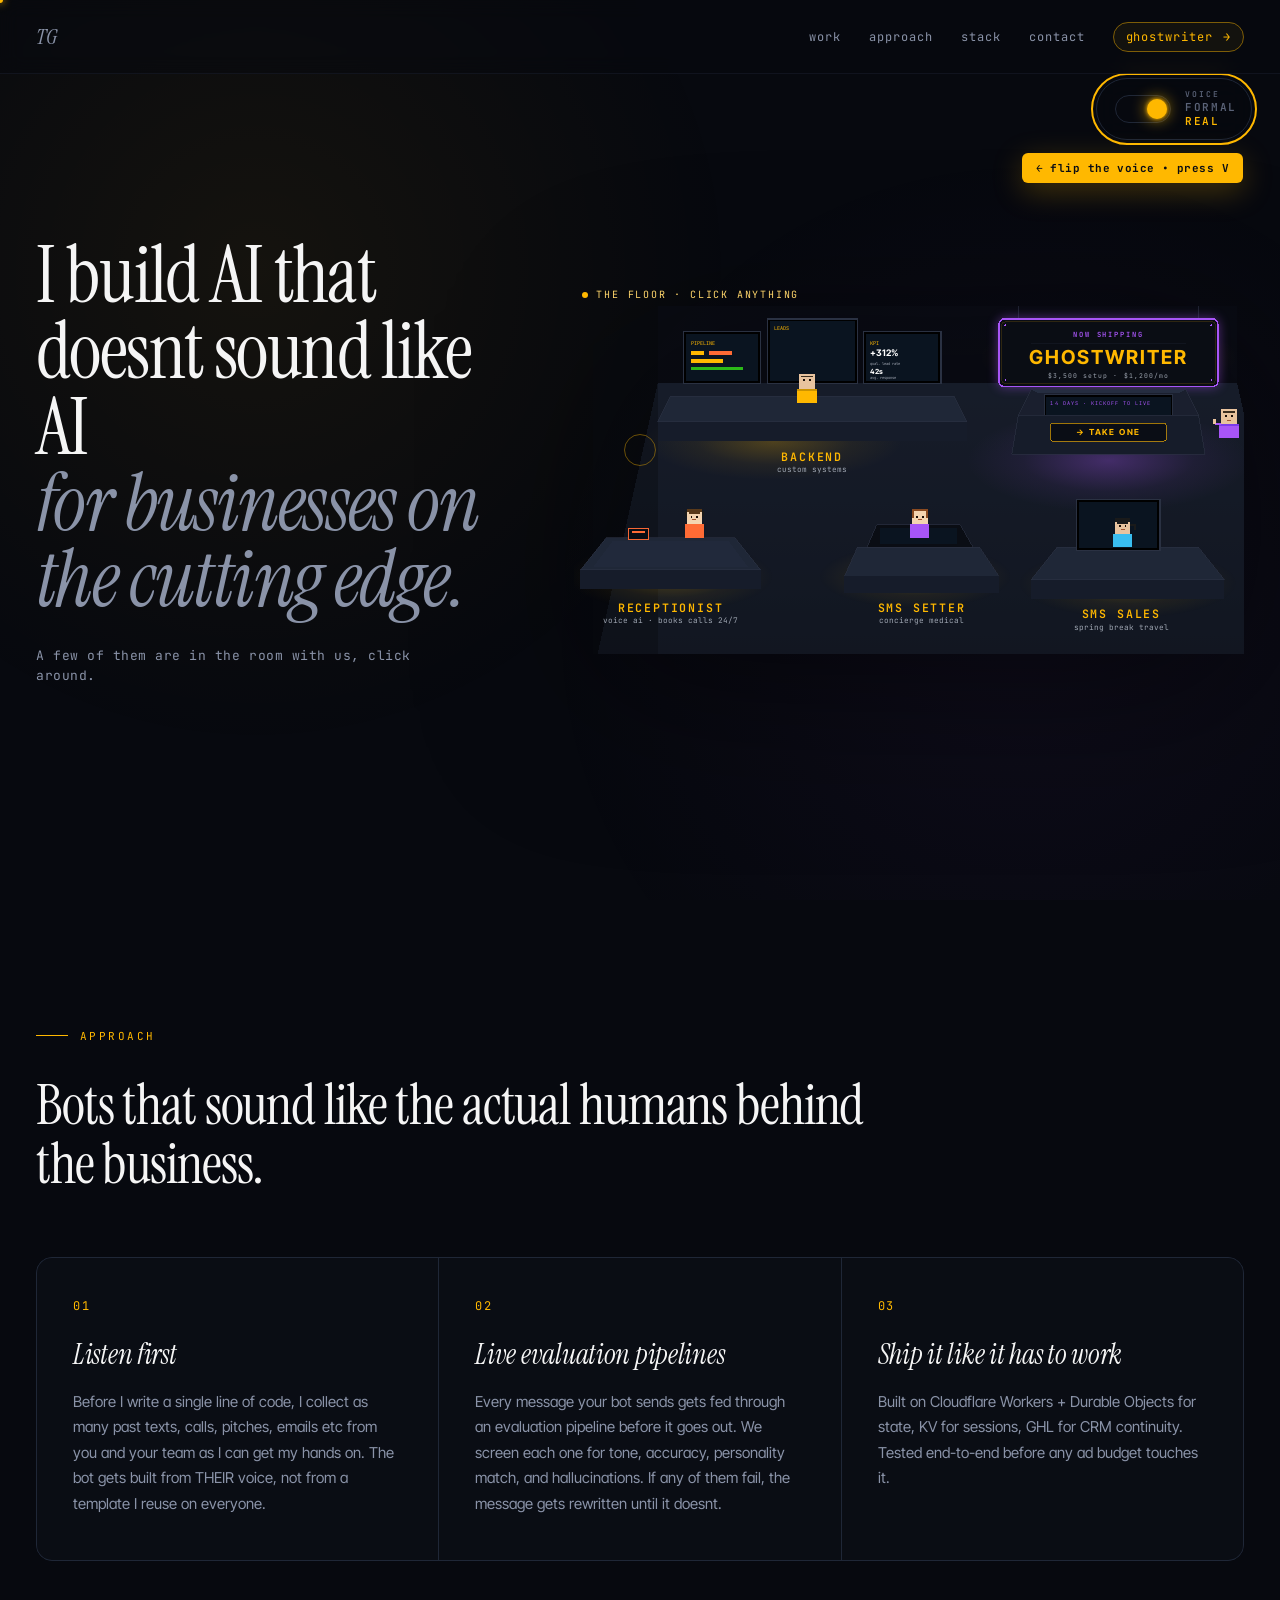
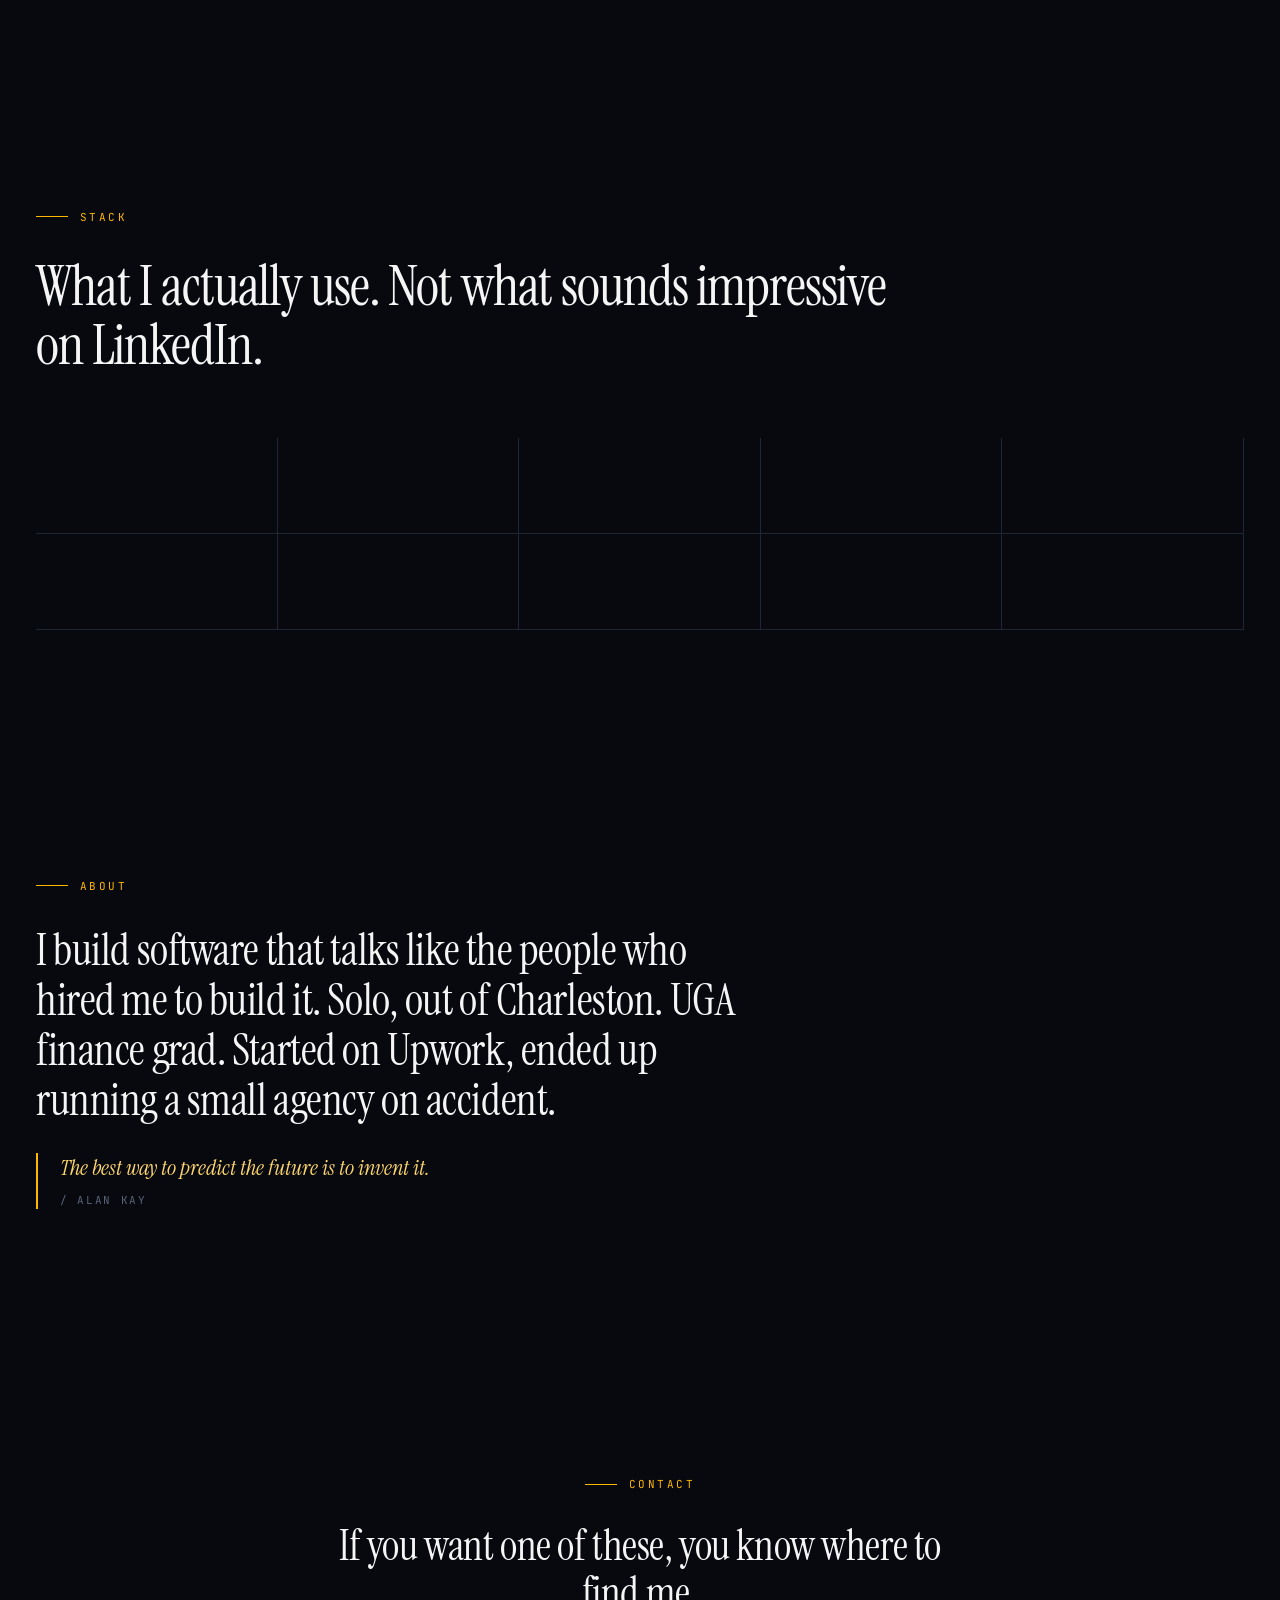
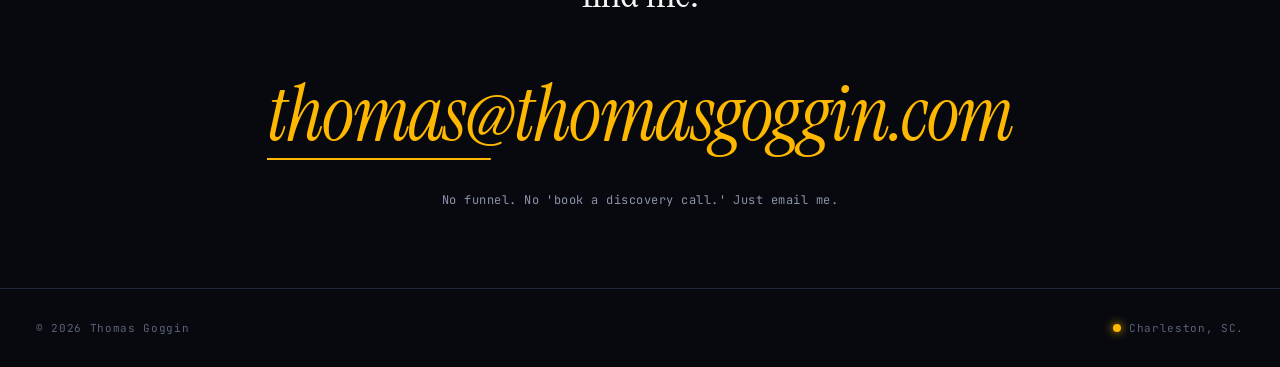
==== commit 0a15b1cd: "rename setter bot → ghostwriter (productized SKU brand) Setter Bot was sales-jargon and "bot" underc" ====
--- a/index.html
+++ b/index.html
@@ -30,7 +30,7 @@
       <li><a href="#approach">approach</a></li>
       <li><a href="#stack">stack</a></li>
       <li><a href="#contact">contact</a></li>
-      <li><a href="/setter-bot" class="nav-cta">setter bot <span class="nav-cta-arrow">→</span></a></li>
+      <li><a href="/ghostwriter" class="nav-cta">ghostwriter <span class="nav-cta-arrow">→</span></a></li>
     </ul>
   </nav>
 
@@ -92,7 +92,7 @@
         <!-- PRODUCTIZED OFFER (back-right corner, full-corner showcase) -->
         <!-- billboard + kiosk display + price plate                     -->
         <!-- ============================ -->
-        <g class="station station-offer" data-station="offer" tabindex="0" role="button" aria-label="Open the productized Setter Bot offer">
+        <g class="station station-offer" data-station="offer" tabindex="0" role="button" aria-label="Open the productized Ghostwriter offer">
           <!-- generous click target spanning the whole corner -->
           <rect class="station-hit" x="690" y="80" width="400" height="280" fill="transparent" />
 
@@ -117,7 +117,7 @@
           <!-- divider -->
           <line x1="780" y1="138" x2="1020" y2="138" stroke="#1f2737" stroke-width="0.5" />
           <!-- main label -->
-          <text x="900" y="170" text-anchor="middle" fill="#FFB800" font-family="Inter Tight" font-size="32" letter-spacing="4" font-weight="700" class="offer-flicker">SETTER BOT</text>
+          <text x="900" y="170" text-anchor="middle" fill="#FFB800" font-family="Inter Tight" font-size="30" letter-spacing="3" font-weight="700" class="offer-flicker">GHOSTWRITER</text>
           <!-- price tag -->
           <text x="900" y="192" text-anchor="middle" fill="#9CA3AF" font-family="JetBrains Mono" font-size="10" letter-spacing="1.6">$3,500 setup · $1,200/mo</text>
 
